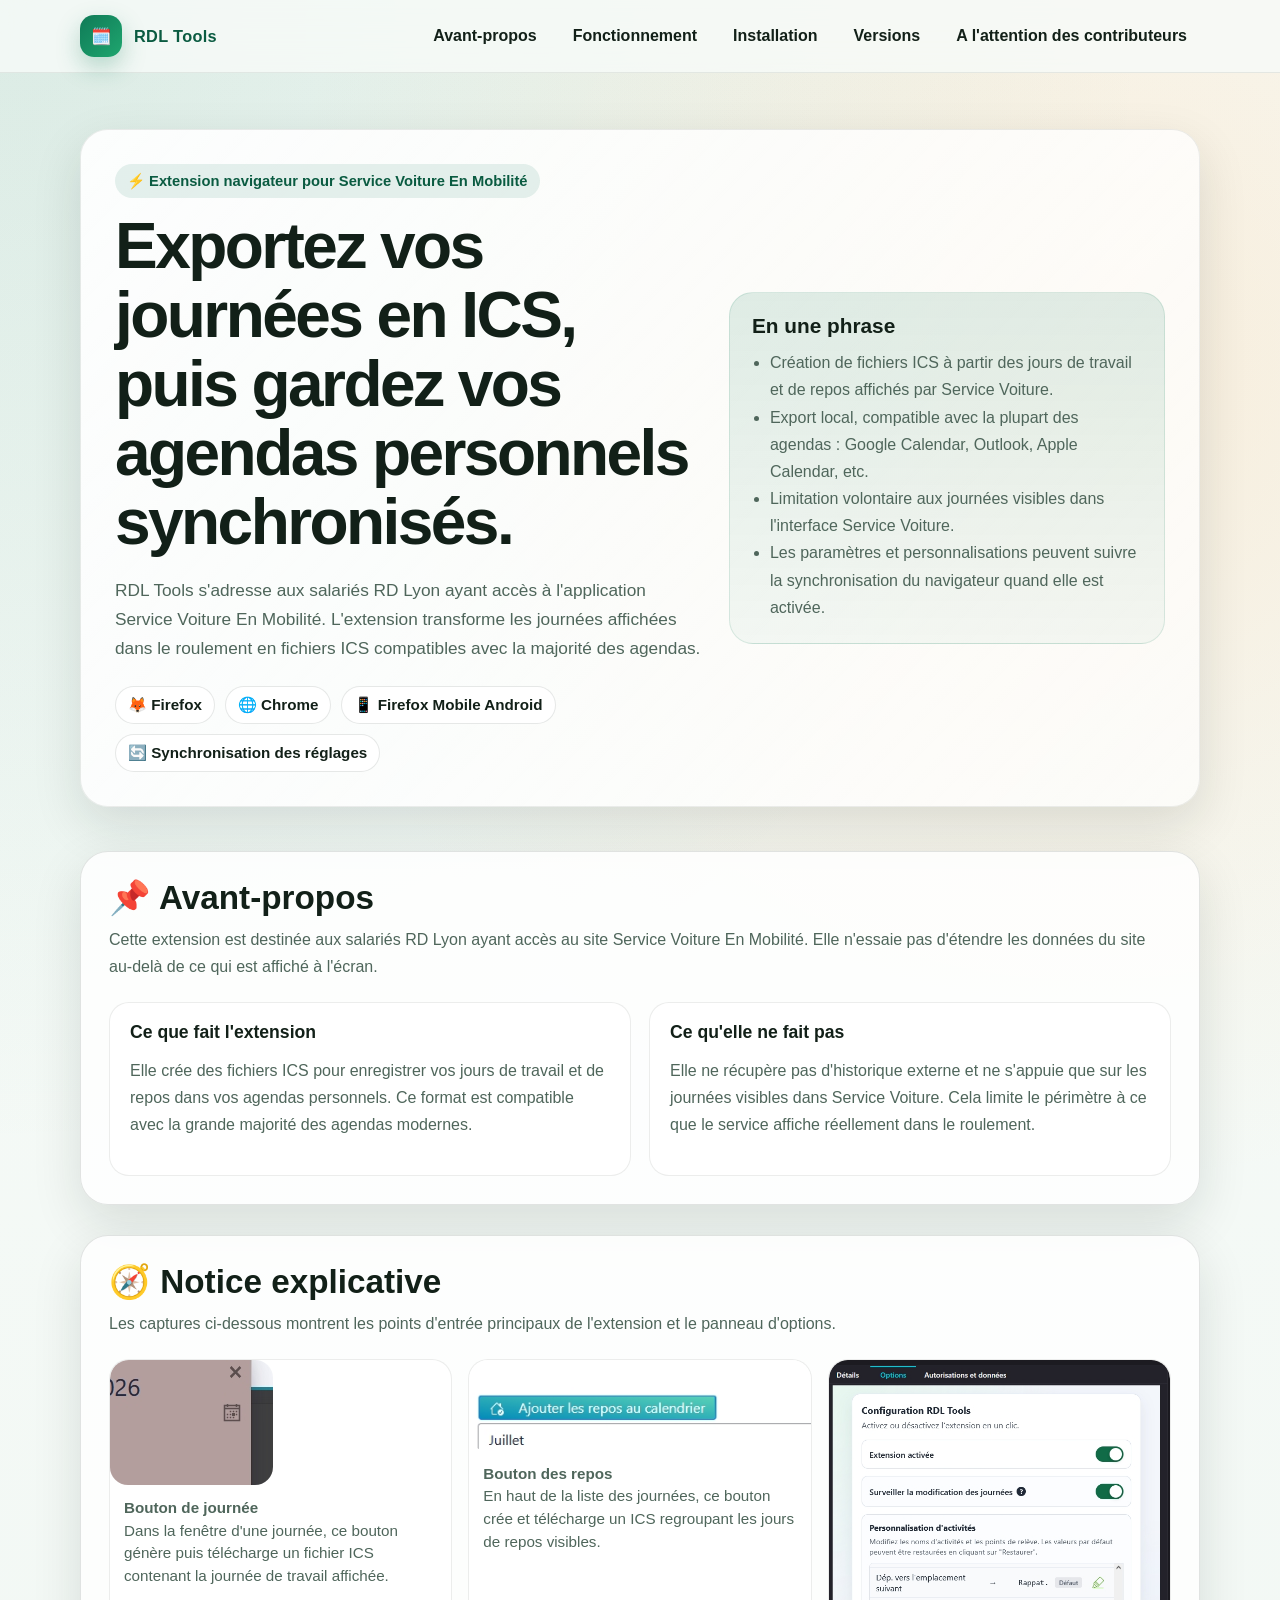
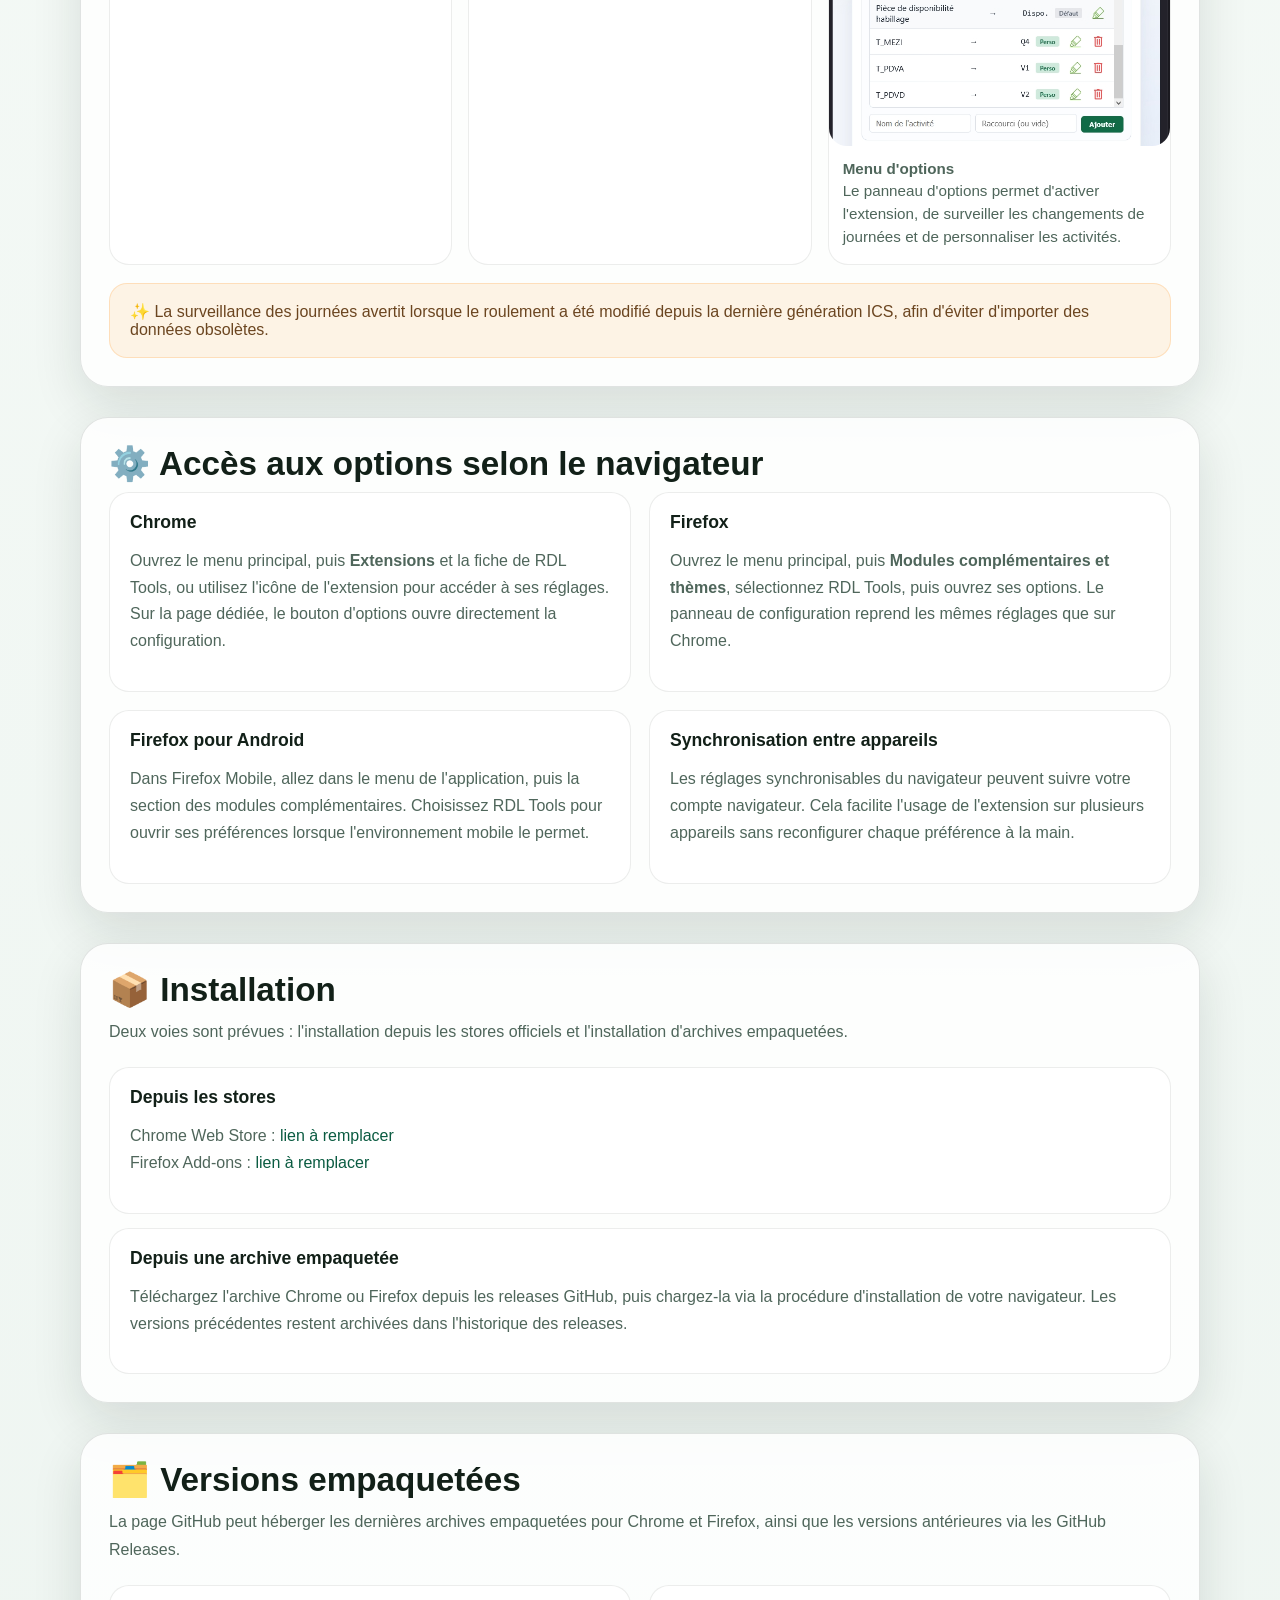
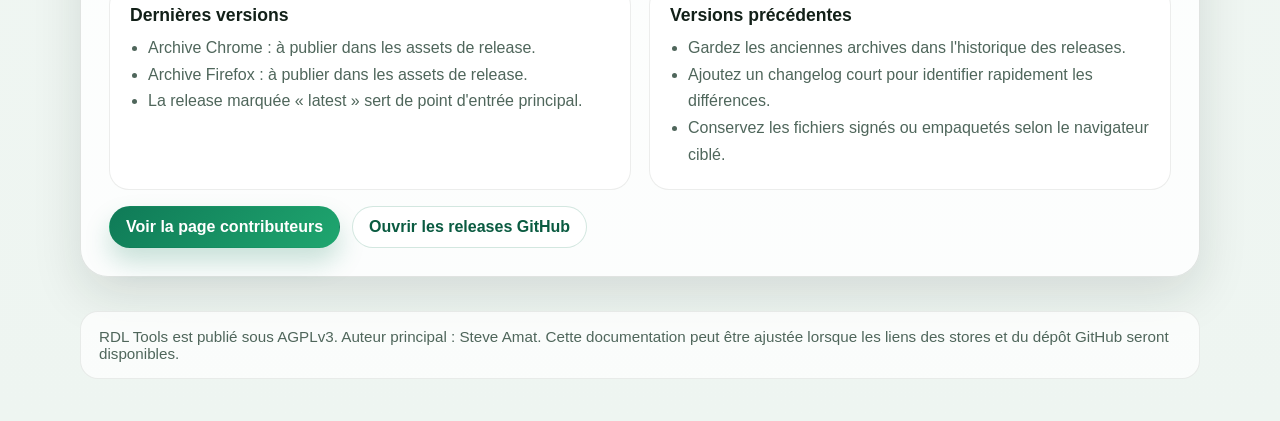
==== docs/index.html @ 719ca38d "Docs: AGPLv3 and GitHub Pages" ====
<!doctype html>
<html lang="fr">
<head>
    <meta charset="UTF-8">
    <meta name="viewport" content="width=device-width, initial-scale=1.0, viewport-fit=cover">
    <title>RDL Tools - Présentation</title>
    <meta name="description" content="RDL Tools génère des fichiers ICS à partir des journées de travail et de repos affichées par Service Voiture en Mobilité.">
    <link rel="stylesheet" href="styles.css">
</head>
<body>
    <header class="topbar">
        <div class="topbar-inner">
            <a class="brand" href="index.html">
                <span class="brand-mark">🗓️</span>
                <span>RDL Tools</span>
            </a>
            <nav class="nav" aria-label="Navigation principale">
                <a href="#avant-propos">Avant-propos</a>
                <a href="#fonctionnement">Fonctionnement</a>
                <a href="#installation">Installation</a>
                <a href="#versions">Versions</a>
                <a href="contributeurs.html">A l'attention des contributeurs</a>
            </nav>
        </div>
    </header>

    <main class="page-shell">
        <section class="hero">
            <div class="hero-card">
                <div class="hero-grid">
                    <div>
                        <span class="kicker">⚡ Extension navigateur pour Service Voiture En Mobilité</span>
                        <h1>Exportez vos journées en ICS, puis gardez vos agendas personnels synchronisés.</h1>
                        <p class="lead">
                            RDL Tools s'adresse aux salariés RD Lyon ayant accès à l'application Service Voiture En Mobilité.
                            L'extension transforme les journées affichées dans le roulement en fichiers ICS compatibles avec la majorité des agendas.
                        </p>
                        <div class="hero-meta">
                            <span class="pill">🦊 Firefox</span>
                            <span class="pill">🌐 Chrome</span>
                            <span class="pill">📱 Firefox Mobile Android</span>
                            <span class="pill">🔄 Synchronisation des réglages</span>
                        </div>
                    </div>
                    <aside class="hero-panel">
                        <h2>En une phrase</h2>
                        <ul>
                            <li>Création de fichiers ICS à partir des jours de travail et de repos affichés par Service Voiture.</li>
                            <li>Export local, compatible avec la plupart des agendas : Google Calendar, Outlook, Apple Calendar, etc.</li>
                            <li>Limitation volontaire aux journées visibles dans l'interface Service Voiture.</li>
                            <li>Les paramètres et personnalisations peuvent suivre la synchronisation du navigateur quand elle est activée.</li>
                        </ul>
                    </aside>
                </div>
            </div>
        </section>

        <section class="section" id="avant-propos">
            <div class="section-card">
                <h2>📌 Avant-propos</h2>
                <p class="section-intro">
                    Cette extension est destinée aux salariés RD Lyon ayant accès au site Service Voiture En Mobilité.
                    Elle n'essaie pas d'étendre les données du site au-delà de ce qui est affiché à l'écran.
                </p>
                <div class="two-col">
                    <div class="info-card">
                        <h3>Ce que fait l'extension</h3>
                        <p>
                            Elle crée des fichiers ICS pour enregistrer vos jours de travail et de repos dans vos agendas personnels.
                            Ce format est compatible avec la grande majorité des agendas modernes.
                        </p>
                    </div>
                    <div class="info-card">
                        <h3>Ce qu'elle ne fait pas</h3>
                        <p>
                            Elle ne récupère pas d'historique externe et ne s'appuie que sur les journées visibles dans Service Voiture.
                            Cela limite le périmètre à ce que le service affiche réellement dans le roulement.
                        </p>
                    </div>
                </div>
            </div>
        </section>

        <section class="section" id="fonctionnement">
            <div class="section-card">
                <h2>🧭 Notice explicative</h2>
                <p class="section-intro">
                    Les captures ci-dessous montrent les points d'entrée principaux de l'extension et le panneau d'options.
                </p>

                <div class="figure-grid">
                    <figure>
                        <img src="images/boutton-journee.jpg" alt="Bouton d'ajout à l'agenda dans la fenêtre d'une journée">
                        <figcaption>
                            <strong>Bouton de journée</strong><br>
                            Dans la fenêtre d'une journée, ce bouton génère puis télécharge un fichier ICS contenant la journée de travail affichée.
                        </figcaption>
                    </figure>
                    <figure>
                        <img src="images/boutton-repos.jpg" alt="Bouton d'ajout des jours de repos au calendrier">
                        <figcaption>
                            <strong>Bouton des repos</strong><br>
                            En haut de la liste des journées, ce bouton crée et télécharge un ICS regroupant les jours de repos visibles.
                        </figcaption>
                    </figure>
                    <figure>
                        <img src="images/menu-options.jpg" alt="Menu d'options de l'extension">
                        <figcaption>
                            <strong>Menu d'options</strong><br>
                            Le panneau d'options permet d'activer l'extension, de surveiller les changements de journées et de personnaliser les activités.
                        </figcaption>
                    </figure>
                </div>

                <div class="callout">
                    ✨ La surveillance des journées avertit lorsque le roulement a été modifié depuis la dernière génération ICS, afin d'éviter d'importer des données obsolètes.
                </div>
            </div>
        </section>

        <section class="section">
            <div class="section-card">
                <h2>⚙️ Accès aux options selon le navigateur</h2>
                <div class="cards-grid">
                    <div class="feature-card">
                        <h3>Chrome</h3>
                        <p>
                            Ouvrez le menu principal, puis <strong>Extensions</strong> et la fiche de RDL Tools, ou utilisez l'icône de l'extension pour accéder à ses réglages.
                            Sur la page dédiée, le bouton d'options ouvre directement la configuration.
                        </p>
                    </div>
                    <div class="feature-card">
                        <h3>Firefox</h3>
                        <p>
                            Ouvrez le menu principal, puis <strong>Modules complémentaires et thèmes</strong>, sélectionnez RDL Tools, puis ouvrez ses options.
                            Le panneau de configuration reprend les mêmes réglages que sur Chrome.
                        </p>
                    </div>
                    <div class="feature-card">
                        <h3>Firefox pour Android</h3>
                        <p>
                            Dans Firefox Mobile, allez dans le menu de l'application, puis la section des modules complémentaires.
                            Choisissez RDL Tools pour ouvrir ses préférences lorsque l'environnement mobile le permet.
                        </p>
                    </div>
                    <div class="feature-card">
                        <h3>Synchronisation entre appareils</h3>
                        <p>
                            Les réglages synchronisables du navigateur peuvent suivre votre compte navigateur.
                            Cela facilite l'usage de l'extension sur plusieurs appareils sans reconfigurer chaque préférence à la main.
                        </p>
                    </div>
                </div>
            </div>
        </section>

        <section class="section" id="installation">
            <div class="section-card">
                <h2>📦 Installation</h2>
                <p class="section-intro">
                    Deux voies sont prévues : l'installation depuis les stores officiels et l'installation d'archives empaquetées.
                </p>

                <div class="download-links">
                    <div class="download-card">
                        <h3>Depuis les stores</h3>
                        <p>
                            Chrome Web Store : <a href="https://chromewebstore.google.com/detail/PLACEHOLDER" target="_blank" rel="noreferrer">lien à remplacer</a><br>
                            Firefox Add-ons : <a href="https://addons.mozilla.org/firefox/addon/PLACEHOLDER/" target="_blank" rel="noreferrer">lien à remplacer</a>
                        </p>
                    </div>
                    <div class="download-card">
                        <h3>Depuis une archive empaquetée</h3>
                        <p>
                            Téléchargez l'archive Chrome ou Firefox depuis les releases GitHub, puis chargez-la via la procédure d'installation de votre navigateur.
                            Les versions précédentes restent archivées dans l'historique des releases.
                        </p>
                    </div>
                </div>
            </div>
        </section>

        <section class="section" id="versions">
            <div class="section-card">
                <h2>🗂️ Versions empaquetées</h2>
                <p class="section-intro">
                    La page GitHub peut héberger les dernières archives empaquetées pour Chrome et Firefox, ainsi que les versions antérieures via les GitHub Releases.
                </p>
                <div class="two-col">
                    <div class="info-card">
                        <h3>Dernières versions</h3>
                        <ul class="list">
                            <li>Archive Chrome : à publier dans les assets de release.</li>
                            <li>Archive Firefox : à publier dans les assets de release.</li>
                            <li>La release marquée « latest » sert de point d'entrée principal.</li>
                        </ul>
                    </div>
                    <div class="info-card">
                        <h3>Versions précédentes</h3>
                        <ul class="list">
                            <li>Gardez les anciennes archives dans l'historique des releases.</li>
                            <li>Ajoutez un changelog court pour identifier rapidement les différences.</li>
                            <li>Conservez les fichiers signés ou empaquetés selon le navigateur ciblé.</li>
                        </ul>
                    </div>
                </div>
                <div class="button-row">
                    <a class="button primary" href="contributeurs.html">Voir la page contributeurs</a>
                    <a class="button secondary" href="https://github.com/OWNER/REPO/releases" target="_blank" rel="noreferrer">Ouvrir les releases GitHub</a>
                </div>
            </div>
        </section>

        <footer class="footer">
            <div class="footer-card">
                RDL Tools est publié sous AGPLv3. Auteur principal : Steve Amat. Cette documentation peut être ajustée lorsque les liens des stores et du dépôt GitHub seront disponibles.
            </div>
        </footer>
    </main>
</body>
</html>
---- docs/styles.css ----
:root {
    color-scheme: light;
    --bg: #eef5f1;
    --bg-alt: #ffffff;
    --surface: rgba(255, 255, 255, 0.82);
    --surface-strong: #ffffff;
    --text: #122018;
    --muted: #4f665b;
    --primary: #0f7a57;
    --primary-dark: #0a5b41;
    --accent: #ffb86b;
    --border: rgba(18, 32, 24, 0.12);
    --shadow: 0 18px 50px rgba(16, 31, 23, 0.12);
    --radius-xl: 28px;
    --radius-lg: 20px;
    --radius-md: 14px;
    --max-width: 1120px;
    --font-body: "Trebuchet MS", "Segoe UI", "Aptos", sans-serif;
    --font-display: "Gill Sans", "Trebuchet MS", "Segoe UI", sans-serif;
}

* {
    box-sizing: border-box;
}

html {
    scroll-behavior: smooth;
}

body {
    margin: 0;
    font-family: var(--font-body);
    color: var(--text);
    background:
        radial-gradient(circle at top left, rgba(15, 122, 87, 0.12), transparent 30%),
        radial-gradient(circle at 85% 10%, rgba(255, 184, 107, 0.2), transparent 24%),
        linear-gradient(180deg, #f7fbf8 0%, var(--bg) 100%);
}

a {
    color: var(--primary-dark);
    text-decoration: none;
}

a:hover {
    text-decoration: underline;
}

img {
    max-width: 100%;
    display: block;
    border-radius: 18px;
}

.page-shell {
    width: min(100% - 32px, var(--max-width));
    margin: 0 auto;
}

.topbar {
    position: sticky;
    top: 0;
    z-index: 40;
    backdrop-filter: blur(18px);
    background: rgba(247, 251, 248, 0.82);
    border-bottom: 1px solid rgba(18, 32, 24, 0.08);
}

.topbar-inner {
    width: min(100% - 32px, var(--max-width));
    margin: 0 auto;
    min-height: 72px;
    display: flex;
    align-items: center;
    justify-content: space-between;
    gap: 16px;
}

.brand {
    display: flex;
    align-items: center;
    gap: 12px;
    font-family: var(--font-display);
    font-size: 1.02rem;
    font-weight: 700;
    letter-spacing: 0.02em;
}

.brand-mark {
    width: 42px;
    height: 42px;
    border-radius: 14px;
    display: grid;
    place-items: center;
    color: white;
    background: linear-gradient(135deg, var(--primary), #1fa66f);
    box-shadow: 0 10px 24px rgba(15, 122, 87, 0.28);
}

.nav {
    display: flex;
    flex-wrap: wrap;
    align-items: center;
    justify-content: flex-end;
    gap: 10px;
}

.nav a {
    padding: 9px 13px;
    border-radius: 999px;
    color: var(--text);
    font-weight: 600;
    transition: background 0.2s ease, transform 0.2s ease;
}

.nav a:hover {
    background: rgba(15, 122, 87, 0.08);
    text-decoration: none;
    transform: translateY(-1px);
}

.hero {
    padding: 56px 0 24px;
}

.hero-card {
    background: linear-gradient(135deg, rgba(255, 255, 255, 0.9), rgba(255, 255, 255, 0.68));
    border: 1px solid rgba(18, 32, 24, 0.08);
    border-radius: var(--radius-xl);
    box-shadow: var(--shadow);
    overflow: hidden;
}

.hero-grid {
    display: grid;
    grid-template-columns: 1.15fr 0.85fr;
    gap: 24px;
    padding: 34px;
    align-items: center;
}

.kicker {
    display: inline-flex;
    align-items: center;
    gap: 8px;
    padding: 8px 12px;
    border-radius: 999px;
    background: rgba(15, 122, 87, 0.1);
    color: var(--primary-dark);
    font-size: 0.92rem;
    font-weight: 700;
}

h1, h2, h3 {
    font-family: var(--font-display);
    line-height: 1.08;
    margin: 0;
}

h1 {
    font-size: clamp(2.3rem, 5vw, 4.7rem);
    letter-spacing: -0.04em;
    margin-top: 14px;
}

.lead {
    margin: 18px 0 0;
    max-width: 66ch;
    font-size: 1.08rem;
    line-height: 1.7;
    color: var(--muted);
}

.hero-meta {
    margin-top: 22px;
    display: flex;
    flex-wrap: wrap;
    gap: 10px;
}

.pill {
    padding: 9px 12px;
    border-radius: 999px;
    background: white;
    border: 1px solid rgba(18, 32, 24, 0.1);
    font-size: 0.95rem;
    font-weight: 600;
    color: var(--text);
}

.hero-panel {
    background: linear-gradient(180deg, rgba(15, 122, 87, 0.12), rgba(15, 122, 87, 0.04));
    border-radius: 24px;
    padding: 22px;
    border: 1px solid rgba(15, 122, 87, 0.12);
}

.hero-panel h2 {
    font-size: 1.3rem;
    margin-bottom: 12px;
}

.hero-panel ul {
    margin: 0;
    padding-left: 18px;
    color: var(--muted);
    line-height: 1.7;
}

.section {
    padding: 20px 0 10px;
}

.section-card {
    background: var(--surface);
    border: 1px solid var(--border);
    border-radius: var(--radius-xl);
    box-shadow: var(--shadow);
    padding: 28px;
}

.section h2 {
    font-size: clamp(1.6rem, 2.6vw, 2.35rem);
    margin-bottom: 10px;
}

.section-intro {
    margin: 0 0 22px;
    color: var(--muted);
    line-height: 1.7;
}

.cards-grid {
    display: grid;
    grid-template-columns: repeat(2, minmax(0, 1fr));
    gap: 18px;
}

.feature-card,
.info-card,
.download-card {
    background: var(--surface-strong);
    border: 1px solid rgba(18, 32, 24, 0.08);
    border-radius: var(--radius-lg);
    padding: 20px;
}

.feature-card h3,
.info-card h3,
.download-card h3 {
    font-size: 1.1rem;
    margin-bottom: 10px;
}

.feature-card p,
.info-card p,
.download-card p,
.feature-card li,
.info-card li,
.download-card li {
    color: var(--muted);
    line-height: 1.68;
}

.callout {
    margin-top: 18px;
    padding: 18px 20px;
    border-radius: 18px;
    background: rgba(255, 184, 107, 0.16);
    border: 1px solid rgba(255, 184, 107, 0.35);
    color: #6b4520;
}

.figure-grid {
    display: grid;
    grid-template-columns: repeat(3, minmax(0, 1fr));
    gap: 16px;
}

figure {
    margin: 0;
    background: white;
    border-radius: var(--radius-lg);
    overflow: hidden;
    border: 1px solid rgba(18, 32, 24, 0.08);
}

figure figcaption {
    padding: 12px 14px 15px;
    font-size: 0.95rem;
    color: var(--muted);
    line-height: 1.5;
}

.list {
    margin: 0;
    padding-left: 18px;
    line-height: 1.8;
}

.two-col {
    display: grid;
    grid-template-columns: 1fr 1fr;
    gap: 18px;
}

.download-links {
    display: grid;
    gap: 14px;
}

.button-row {
    display: flex;
    flex-wrap: wrap;
    gap: 12px;
    margin-top: 16px;
}

.button {
    display: inline-flex;
    align-items: center;
    justify-content: center;
    padding: 11px 16px;
    border-radius: 999px;
    border: 1px solid transparent;
    font-weight: 700;
    text-decoration: none;
    transition: transform 0.2s ease, box-shadow 0.2s ease, background 0.2s ease;
}

.button:hover {
    text-decoration: none;
    transform: translateY(-1px);
}

.button.primary {
    background: linear-gradient(135deg, var(--primary), #1fa66f);
    color: white;
    box-shadow: 0 14px 26px rgba(15, 122, 87, 0.22);
}

.button.secondary {
    background: white;
    color: var(--primary-dark);
    border-color: rgba(15, 122, 87, 0.18);
}

.footer {
    padding: 24px 0 42px;
    color: var(--muted);
    font-size: 0.95rem;
}

.footer-card {
    padding: 16px 18px;
    border-radius: 18px;
    background: rgba(255, 255, 255, 0.72);
    border: 1px solid rgba(18, 32, 24, 0.08);
}

@media (max-width: 920px) {
    .hero-grid,
    .cards-grid,
    .two-col,
    .figure-grid {
        grid-template-columns: 1fr;
    }

    .topbar-inner {
        align-items: flex-start;
        flex-direction: column;
        padding: 14px 0;
    }

    .hero {
        padding-top: 28px;
    }
}

@media (max-width: 640px) {
    .hero-grid,
    .section-card {
        padding: 20px;
    }

    h1 {
        font-size: 2.3rem;
    }
}
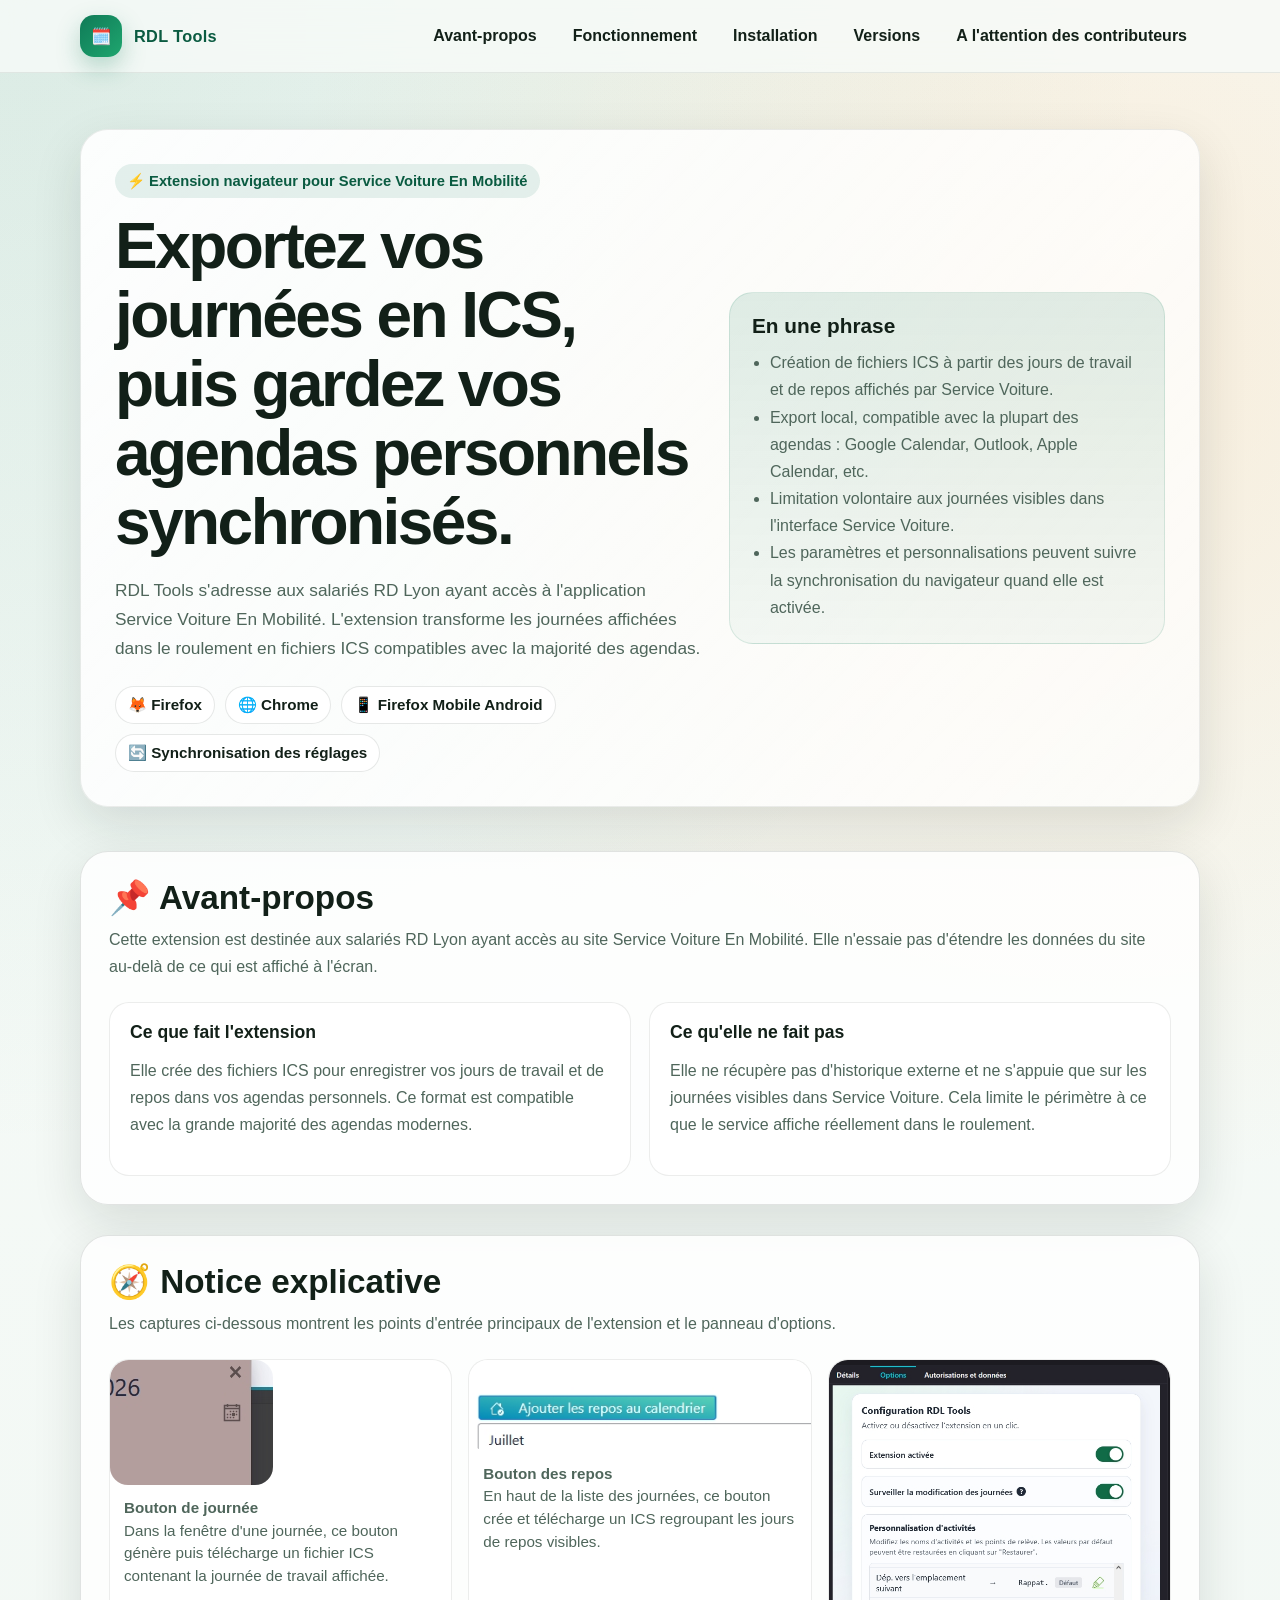
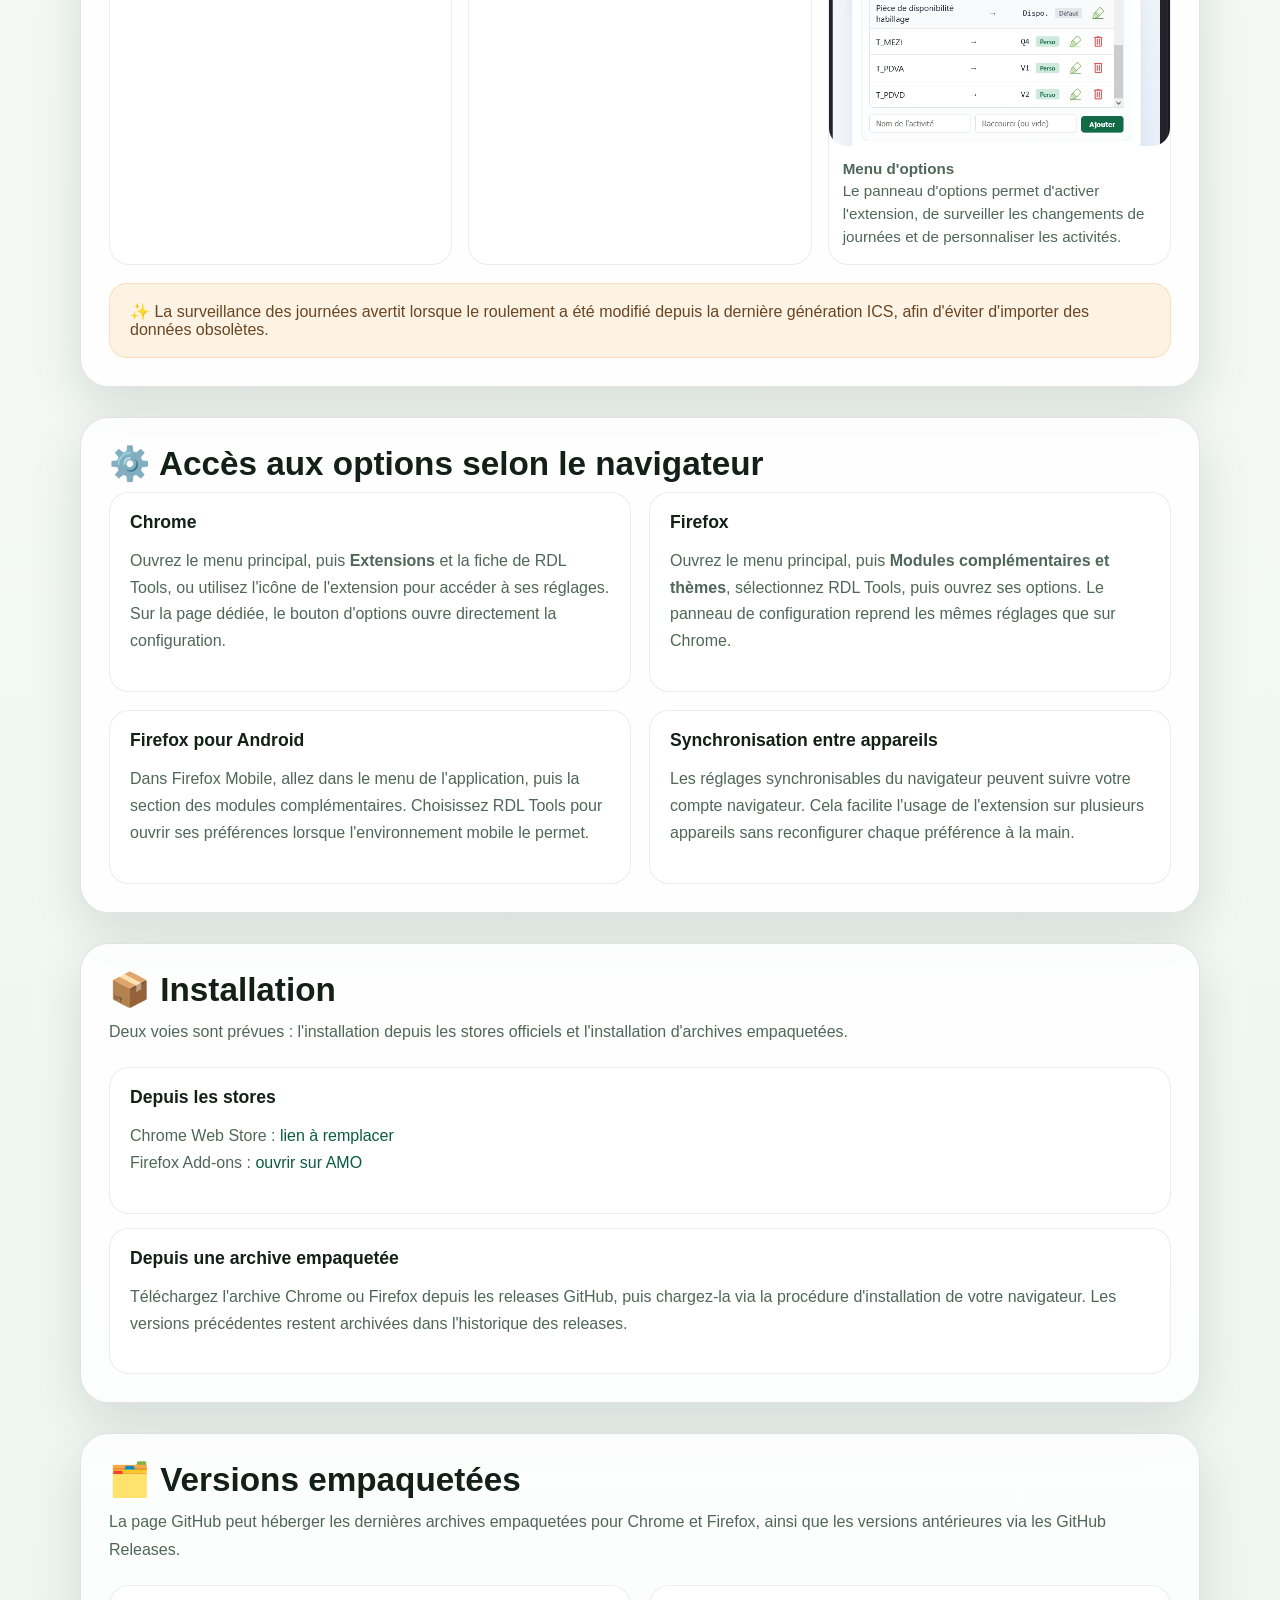
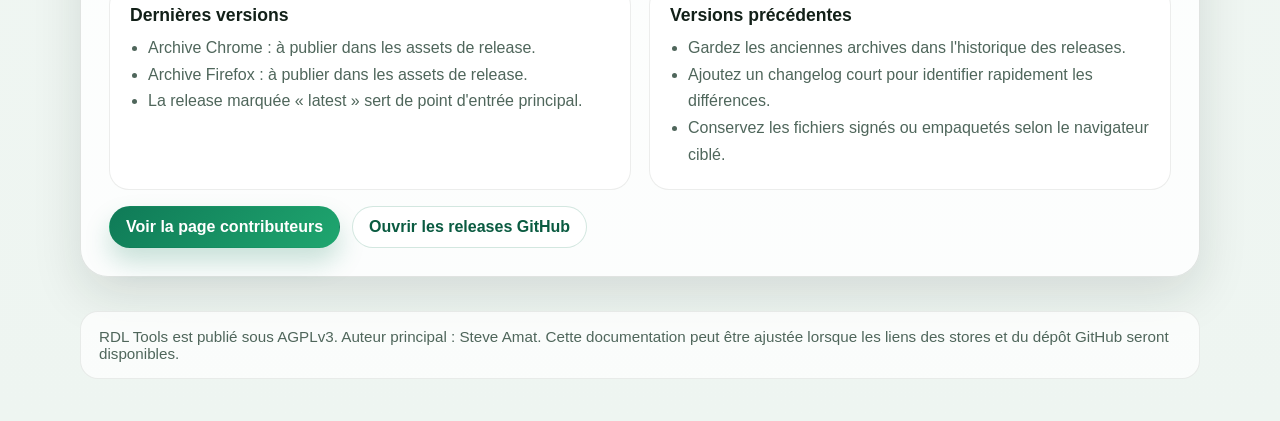
==== commit a0bf24c5: "Docs: update AMO link and release references" ====
--- a/docs/index.html
+++ b/docs/index.html
@@ -166,7 +166,7 @@
                         <h3>Depuis les stores</h3>
                         <p>
                             Chrome Web Store : <a href="https://chromewebstore.google.com/detail/PLACEHOLDER" target="_blank" rel="noreferrer">lien à remplacer</a><br>
-                            Firefox Add-ons : <a href="https://addons.mozilla.org/firefox/addon/PLACEHOLDER/" target="_blank" rel="noreferrer">lien à remplacer</a>
+                            Firefox Add-ons : <a href="https://addons.mozilla.org/fr/firefox/addon/rdl-tools/" target="_blank" rel="noreferrer">ouvrir sur AMO</a>
                         </p>
                     </div>
                     <div class="download-card">
@@ -206,7 +206,7 @@
                 </div>
                 <div class="button-row">
                     <a class="button primary" href="contributeurs.html">Voir la page contributeurs</a>
-                    <a class="button secondary" href="https://github.com/OWNER/REPO/releases" target="_blank" rel="noreferrer">Ouvrir les releases GitHub</a>
+                    <a class="button secondary" href="https://github.com/Dev-Statam/RDL-Tools/releases" target="_blank" rel="noreferrer">Ouvrir les releases GitHub</a>
                 </div>
             </div>
         </section>
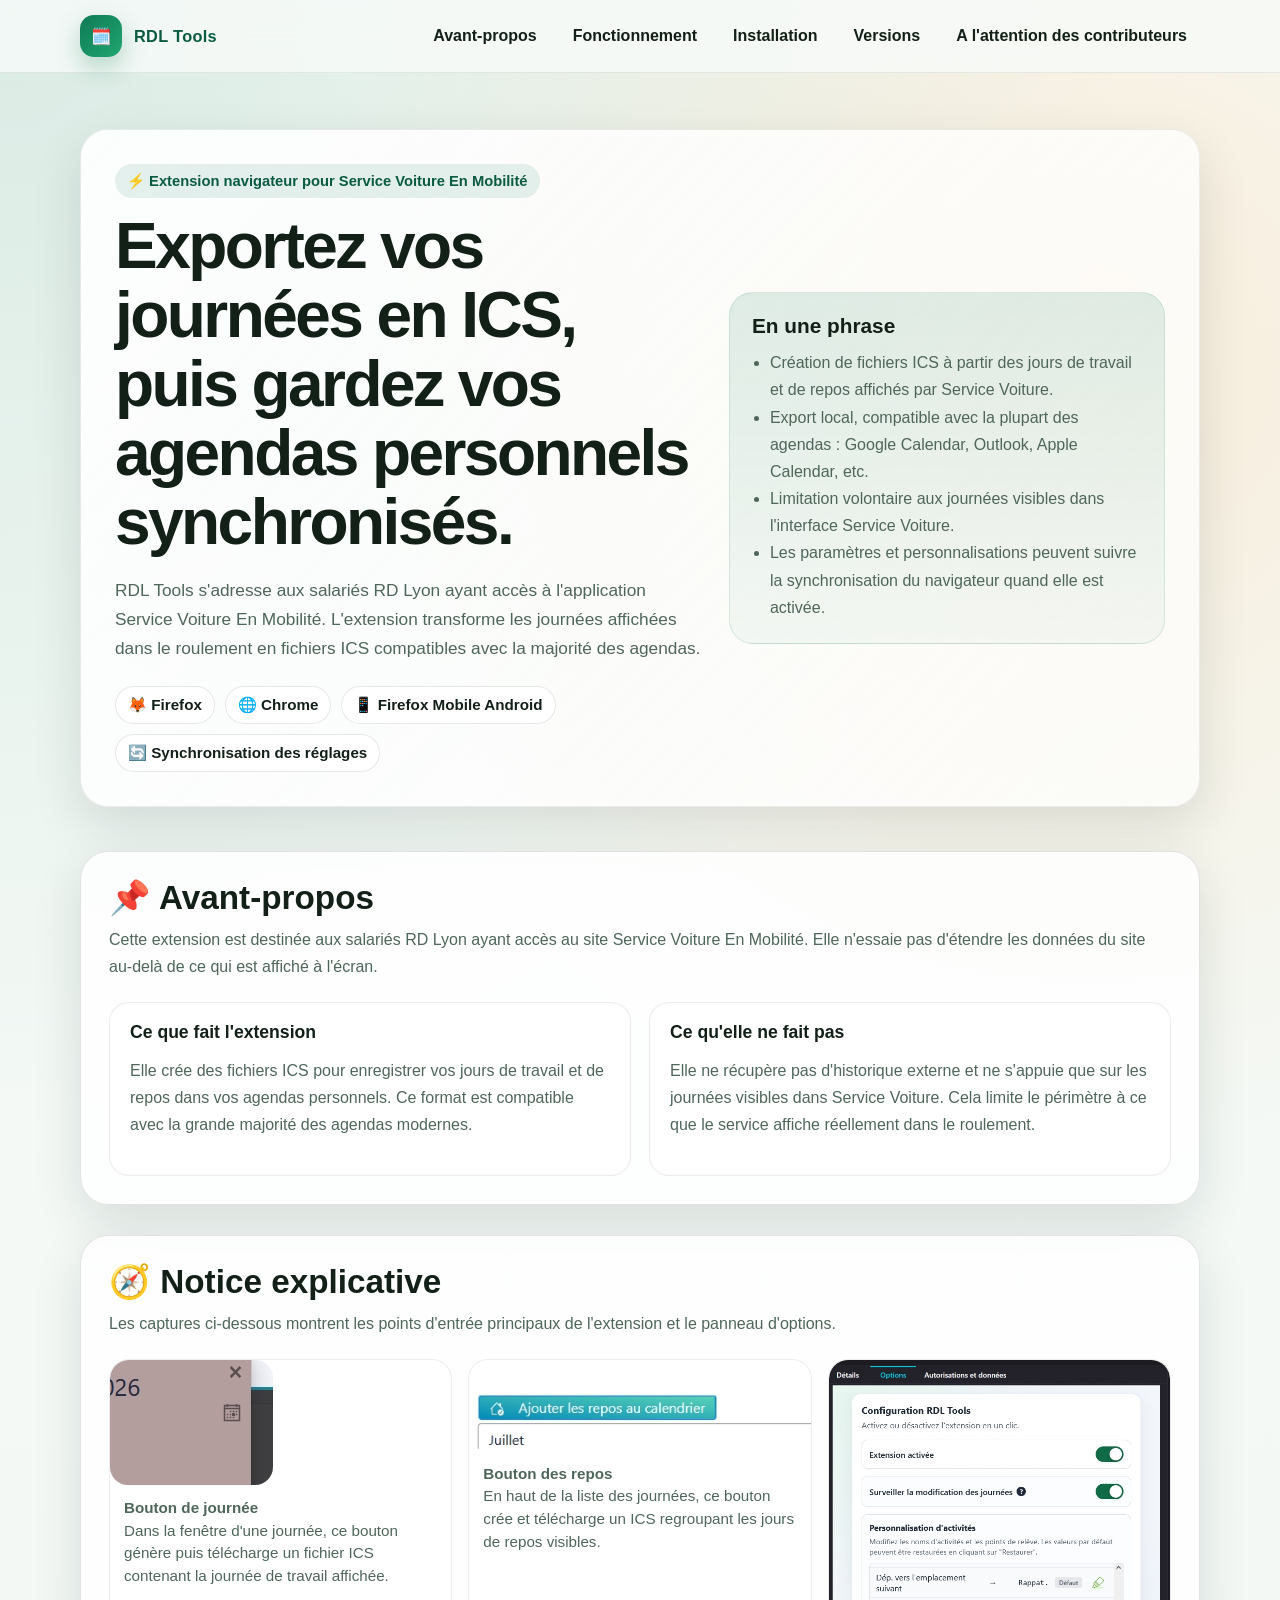
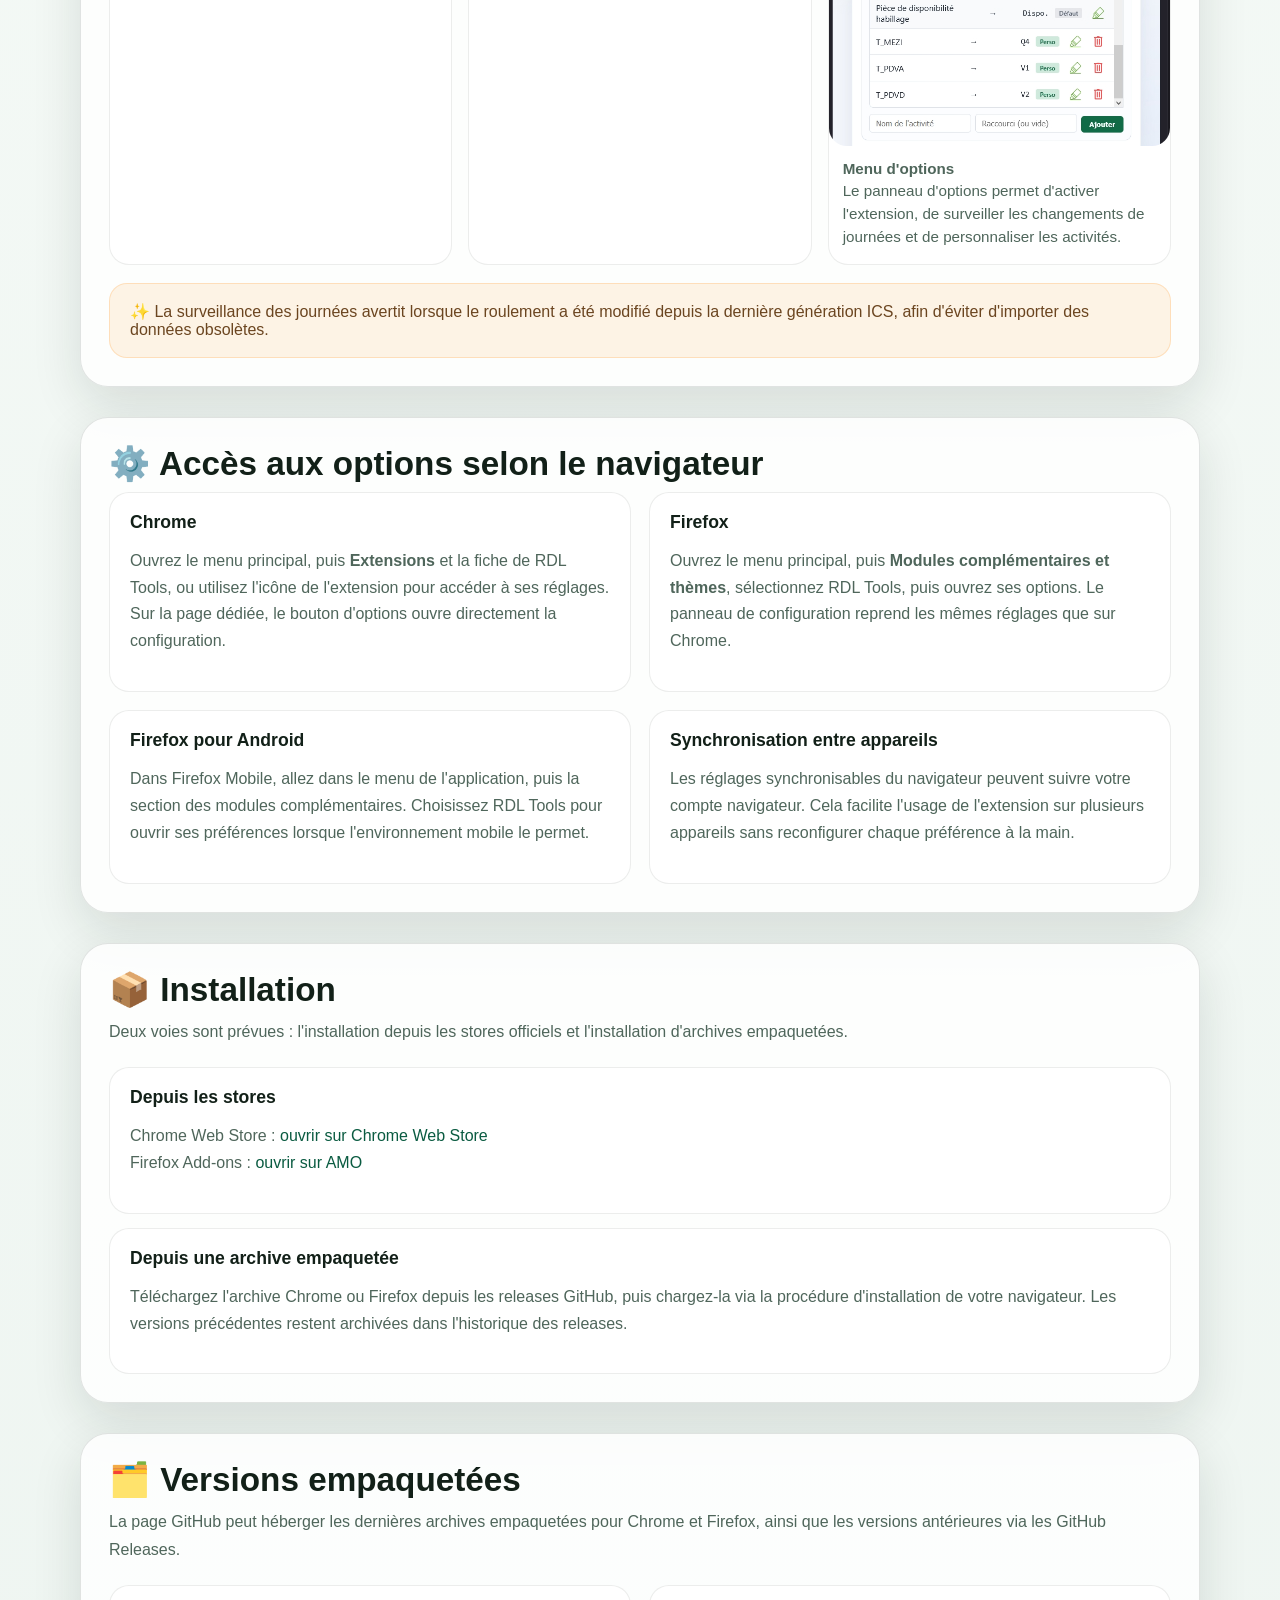
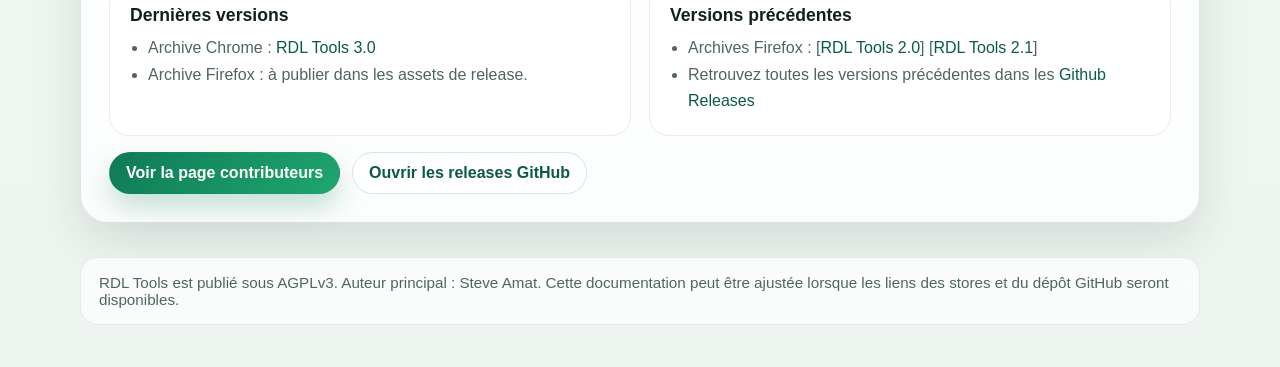
==== commit 4148a316: "Ajout des liens sur les stores et vers les releases Updated download links and version information f" ====
--- a/docs/index.html
+++ b/docs/index.html
@@ -165,7 +165,7 @@
                     <div class="download-card">
                         <h3>Depuis les stores</h3>
                         <p>
-                            Chrome Web Store : <a href="https://chromewebstore.google.com/detail/PLACEHOLDER" target="_blank" rel="noreferrer">lien à remplacer</a><br>
+                            Chrome Web Store : <a href="https://chromewebstore.google.com/detail/mbpkkkgagjibgcmnjnbacfhecanjkckg?utm_source=item-share-cb" target="_blank" rel="noreferrer">ouvrir sur Chrome Web Store</a><br>
                             Firefox Add-ons : <a href="https://addons.mozilla.org/fr/firefox/addon/rdl-tools/" target="_blank" rel="noreferrer">ouvrir sur AMO</a>
                         </p>
                     </div>
@@ -190,17 +190,15 @@
                     <div class="info-card">
                         <h3>Dernières versions</h3>
                         <ul class="list">
-                            <li>Archive Chrome : à publier dans les assets de release.</li>
+                            <li>Archive Chrome : <a href="https://github.com/Dev-Statam/RDL-Tools/releases/tag/v3.0-Chrome" terget="_blank" rel="noreferrer">RDL Tools 3.0</a></li>
                             <li>Archive Firefox : à publier dans les assets de release.</li>
-                            <li>La release marquée « latest » sert de point d'entrée principal.</li>
                         </ul>
                     </div>
                     <div class="info-card">
                         <h3>Versions précédentes</h3>
                         <ul class="list">
-                            <li>Gardez les anciennes archives dans l'historique des releases.</li>
-                            <li>Ajoutez un changelog court pour identifier rapidement les différences.</li>
-                            <li>Conservez les fichiers signés ou empaquetés selon le navigateur ciblé.</li>
+                            <li>Archives Firefox : [<a href="https://github.com/Dev-Statam/RDL-Tools/releases/tag/v2.0" terget="_blank" rel="noreferrer">RDL Tools 2.0</a>] [<a href="https://github.com/Dev-Statam/RDL-Tools/releases/tag/v2.1" terget="_blank" rel="noreferrer">RDL Tools 2.1</a>]</li>
+                            <li>Retrouvez toutes les versions précédentes dans les <a href="https://github.com/Dev-Statam/RDL-Tools/releases/" terget="_blank" rel="noreferrer">Github Releases</a></li>
                         </ul>
                     </div>
                 </div>
@@ -218,4 +216,4 @@
         </footer>
     </main>
 </body>
-</html>+</html>
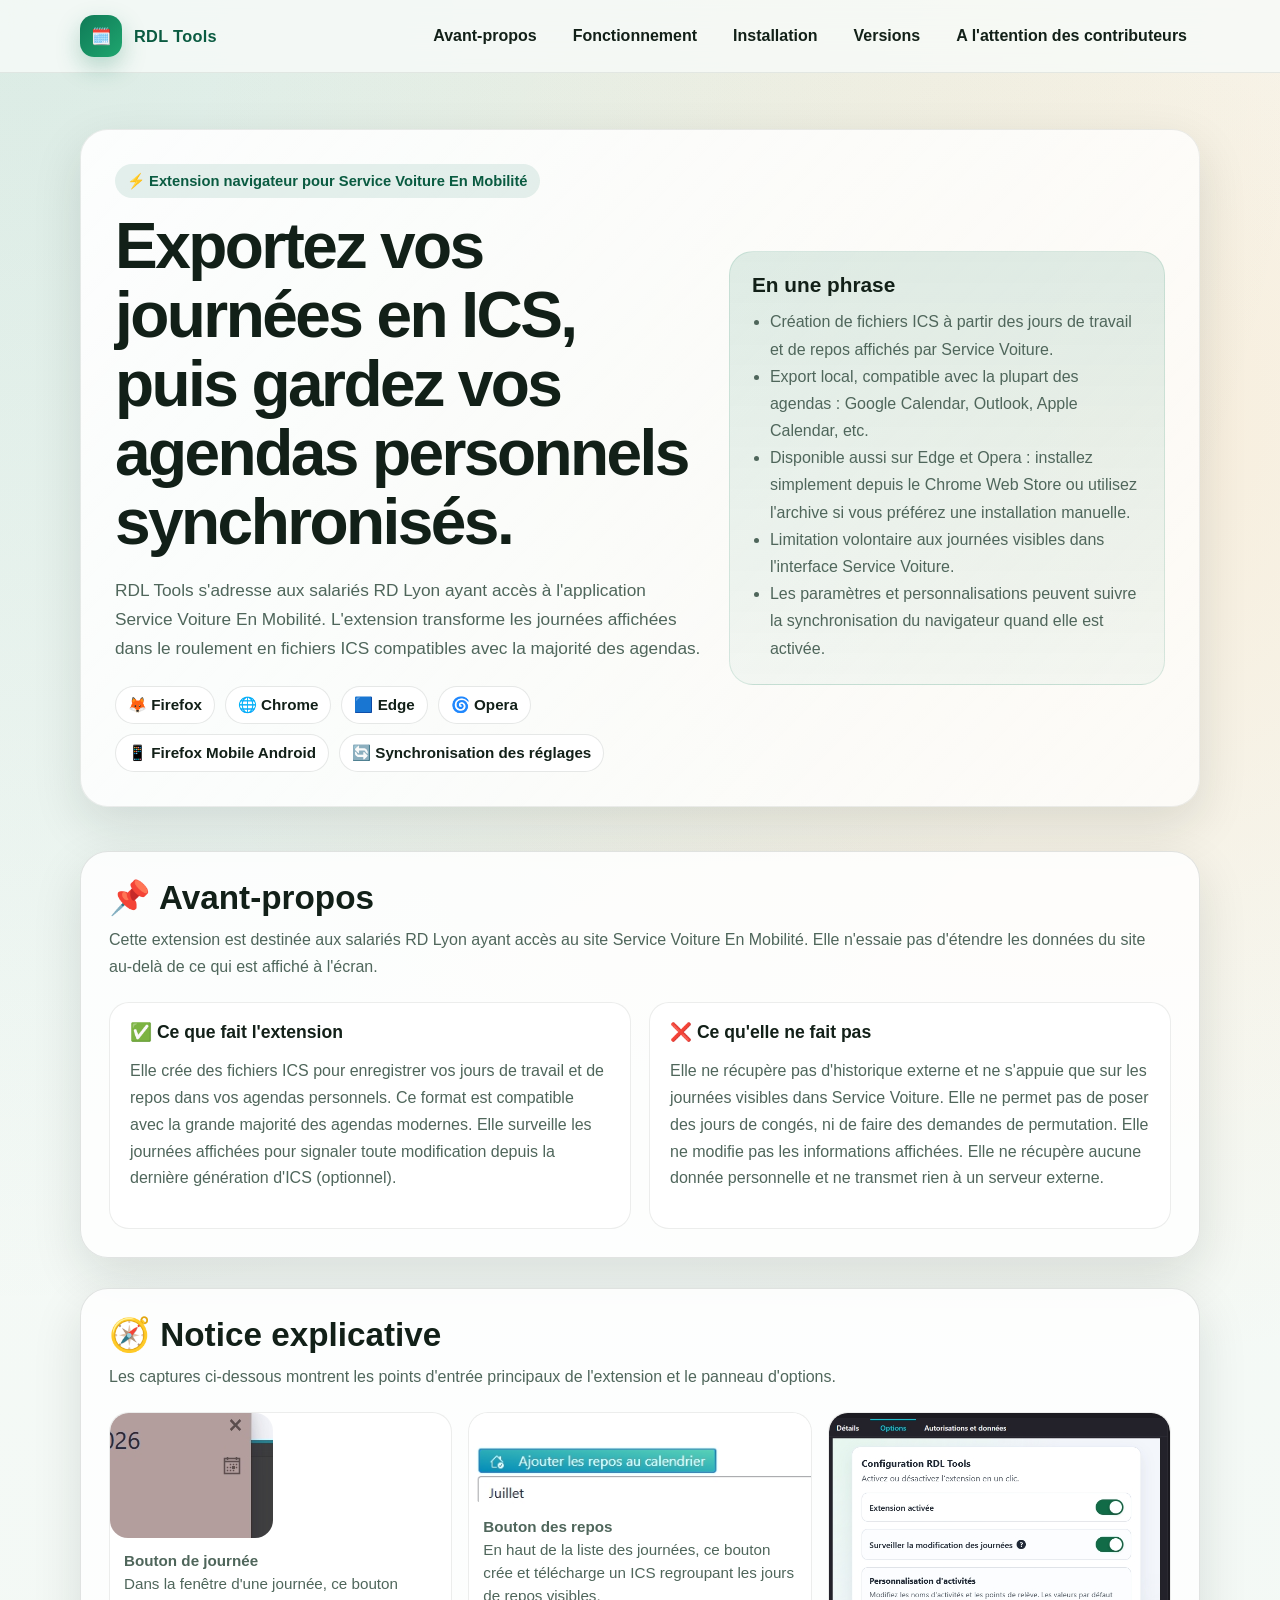
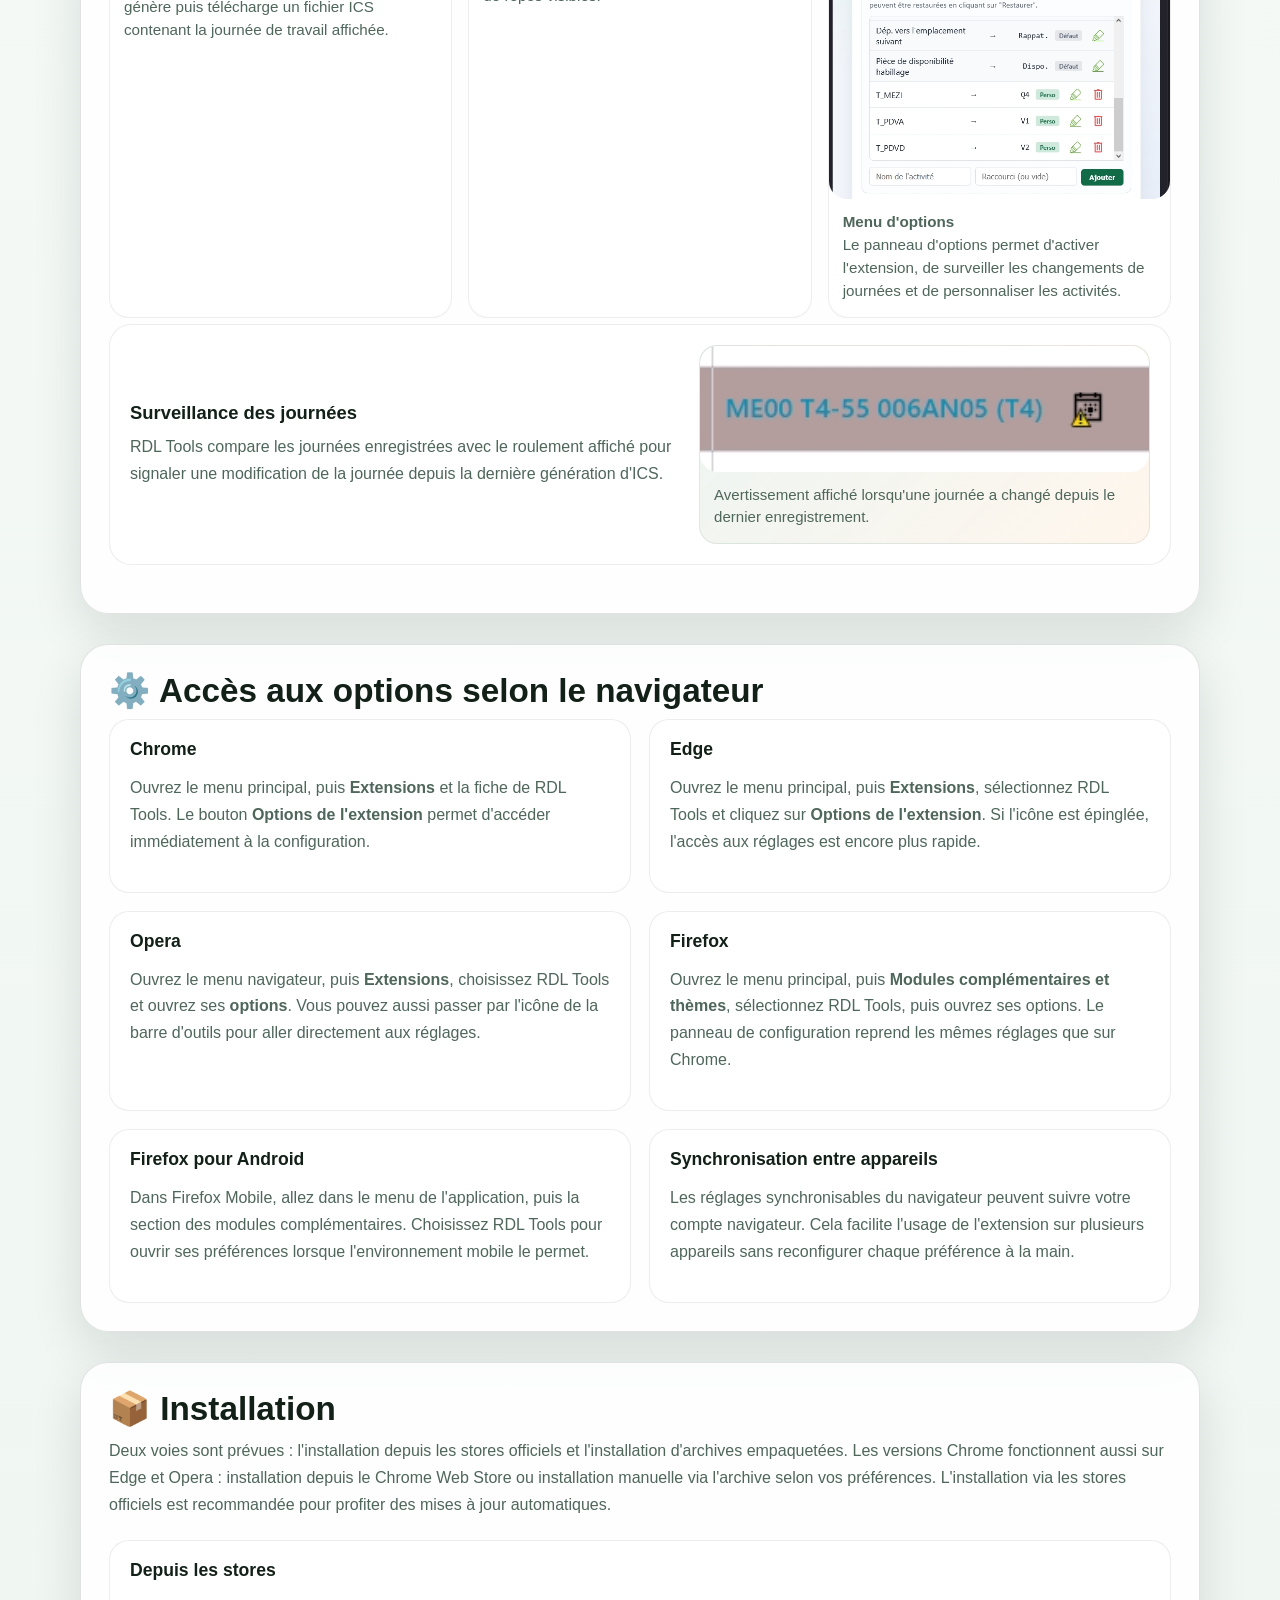
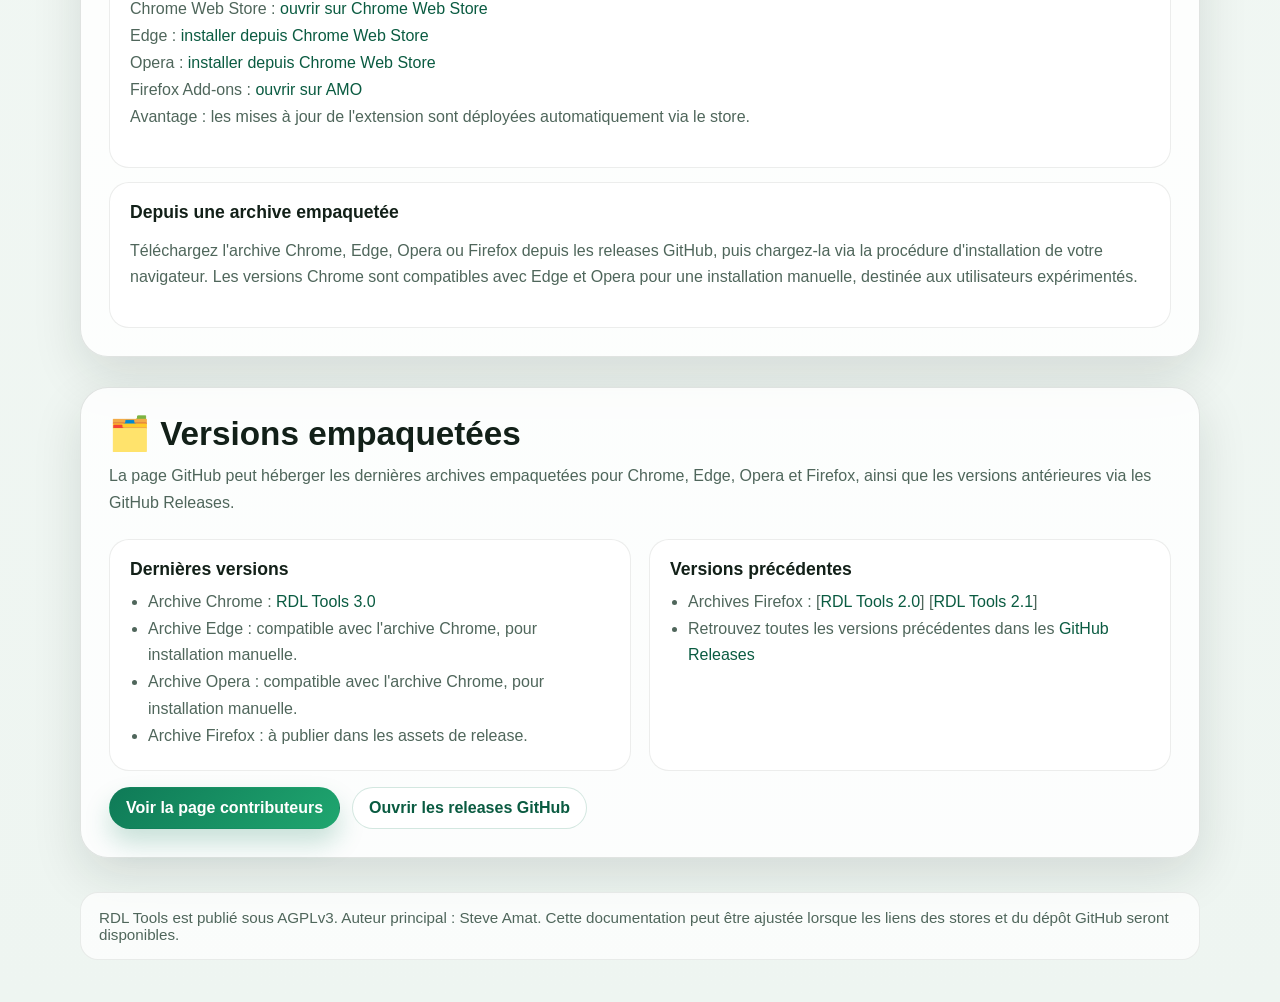
==== commit 39c7c2d3: "Docs: mise à jour des instructions d'installation pour inclure Edge et Opera, ajout d'une section su" ====
--- a/docs/index.html
+++ b/docs/index.html
@@ -38,6 +38,8 @@
                         <div class="hero-meta">
                             <span class="pill">🦊 Firefox</span>
                             <span class="pill">🌐 Chrome</span>
+                            <span class="pill">🟦 Edge</span>
+                            <span class="pill">🌀 Opera</span>
                             <span class="pill">📱 Firefox Mobile Android</span>
                             <span class="pill">🔄 Synchronisation des réglages</span>
                         </div>
@@ -47,6 +49,7 @@
                         <ul>
                             <li>Création de fichiers ICS à partir des jours de travail et de repos affichés par Service Voiture.</li>
                             <li>Export local, compatible avec la plupart des agendas : Google Calendar, Outlook, Apple Calendar, etc.</li>
+                            <li>Disponible aussi sur Edge et Opera : installez simplement depuis le Chrome Web Store ou utilisez l'archive si vous préférez une installation manuelle.</li>
                             <li>Limitation volontaire aux journées visibles dans l'interface Service Voiture.</li>
                             <li>Les paramètres et personnalisations peuvent suivre la synchronisation du navigateur quand elle est activée.</li>
                         </ul>
@@ -64,17 +67,20 @@
                 </p>
                 <div class="two-col">
                     <div class="info-card">
-                        <h3>Ce que fait l'extension</h3>
+                        <h3>✅ Ce que fait l'extension</h3>
                         <p>
                             Elle crée des fichiers ICS pour enregistrer vos jours de travail et de repos dans vos agendas personnels.
                             Ce format est compatible avec la grande majorité des agendas modernes.
-                        </p>
-                    </div>
-                    <div class="info-card">
-                        <h3>Ce qu'elle ne fait pas</h3>
+                            Elle surveille les journées affichées pour signaler toute modification depuis la dernière génération d'ICS (optionnel).
+                        </p>
+                    </div>
+                    <div class="info-card">
+                        <h3>❌ Ce qu'elle ne fait pas</h3>
                         <p>
                             Elle ne récupère pas d'historique externe et ne s'appuie que sur les journées visibles dans Service Voiture.
-                            Cela limite le périmètre à ce que le service affiche réellement dans le roulement.
+                            Elle ne permet pas de poser des jours de congés, ni de faire des demandes de permutation.
+                            Elle ne modifie pas les informations affichées.
+                            Elle ne récupère aucune donnée personnelle et ne transmet rien à un serveur externe.
                         </p>
                     </div>
                 </div>
@@ -112,8 +118,19 @@
                     </figure>
                 </div>
 
-                <div class="callout">
-                    ✨ La surveillance des journées avertit lorsque le roulement a été modifié depuis la dernière génération ICS, afin d'éviter d'importer des données obsolètes.
+                <div class="surveillance-callout">
+                    <div class="surveillance-copy">
+                        <h3>Surveillance des journées</h3>
+                        <p>
+                            RDL Tools compare les journées enregistrées avec le roulement affiché pour signaler une modification de la journée depuis la dernière génération d'ICS.
+                        </p>
+                    </div>
+                    <figure class="surveillance-figure">
+                        <img src="images/surveyor-warning.jpg" alt="Avertissement visuel de surveillance des journées quand le roulement a changé">
+                        <figcaption>
+                            Avertissement affiché lorsqu'une journée a changé depuis le dernier enregistrement.
+                        </figcaption>
+                    </figure>
                 </div>
             </div>
         </section>
@@ -125,8 +142,22 @@
                     <div class="feature-card">
                         <h3>Chrome</h3>
                         <p>
-                            Ouvrez le menu principal, puis <strong>Extensions</strong> et la fiche de RDL Tools, ou utilisez l'icône de l'extension pour accéder à ses réglages.
-                            Sur la page dédiée, le bouton d'options ouvre directement la configuration.
+                            Ouvrez le menu principal, puis <strong>Extensions</strong> et la fiche de RDL Tools.
+                            Le bouton <strong>Options de l'extension</strong> permet d'accéder immédiatement à la configuration.
+                        </p>
+                    </div>
+                    <div class="feature-card">
+                        <h3>Edge</h3>
+                        <p>
+                            Ouvrez le menu principal, puis <strong>Extensions</strong>, sélectionnez RDL Tools et cliquez sur <strong>Options de l'extension</strong>.
+                            Si l'icône est épinglée, l'accès aux réglages est encore plus rapide.
+                        </p>
+                    </div>
+                    <div class="feature-card">
+                        <h3>Opera</h3>
+                        <p>
+                            Ouvrez le menu navigateur, puis <strong>Extensions</strong>, choisissez RDL Tools et ouvrez ses <strong>options</strong>.
+                            Vous pouvez aussi passer par l'icône de la barre d'outils pour aller directement aux réglages.
                         </p>
                     </div>
                     <div class="feature-card">
@@ -159,6 +190,8 @@
                 <h2>📦 Installation</h2>
                 <p class="section-intro">
                     Deux voies sont prévues : l'installation depuis les stores officiels et l'installation d'archives empaquetées.
+                    Les versions Chrome fonctionnent aussi sur Edge et Opera : installation depuis le Chrome Web Store ou installation manuelle via l'archive selon vos préférences.
+                    L'installation via les stores officiels est recommandée pour profiter des mises à jour automatiques.
                 </p>
 
                 <div class="download-links">
@@ -166,14 +199,17 @@
                         <h3>Depuis les stores</h3>
                         <p>
                             Chrome Web Store : <a href="https://chromewebstore.google.com/detail/mbpkkkgagjibgcmnjnbacfhecanjkckg?utm_source=item-share-cb" target="_blank" rel="noreferrer">ouvrir sur Chrome Web Store</a><br>
+                            Edge : <a href="https://chromewebstore.google.com/detail/mbpkkkgagjibgcmnjnbacfhecanjkckg?utm_source=item-share-cb" target="_blank" rel="noreferrer">installer depuis Chrome Web Store</a><br>
+                            Opera : <a href="https://chromewebstore.google.com/detail/mbpkkkgagjibgcmnjnbacfhecanjkckg?utm_source=item-share-cb" target="_blank" rel="noreferrer">installer depuis Chrome Web Store</a><br>
                             Firefox Add-ons : <a href="https://addons.mozilla.org/fr/firefox/addon/rdl-tools/" target="_blank" rel="noreferrer">ouvrir sur AMO</a>
+                            <br>Avantage : les mises à jour de l'extension sont déployées automatiquement via le store.
                         </p>
                     </div>
                     <div class="download-card">
                         <h3>Depuis une archive empaquetée</h3>
                         <p>
-                            Téléchargez l'archive Chrome ou Firefox depuis les releases GitHub, puis chargez-la via la procédure d'installation de votre navigateur.
-                            Les versions précédentes restent archivées dans l'historique des releases.
+                            Téléchargez l'archive Chrome, Edge, Opera ou Firefox depuis les releases GitHub, puis chargez-la via la procédure d'installation de votre navigateur.
+                            Les versions Chrome sont compatibles avec Edge et Opera pour une installation manuelle, destinée aux utilisateurs expérimentés.
                         </p>
                     </div>
                 </div>
@@ -184,21 +220,23 @@
             <div class="section-card">
                 <h2>🗂️ Versions empaquetées</h2>
                 <p class="section-intro">
-                    La page GitHub peut héberger les dernières archives empaquetées pour Chrome et Firefox, ainsi que les versions antérieures via les GitHub Releases.
+                    La page GitHub peut héberger les dernières archives empaquetées pour Chrome, Edge, Opera et Firefox, ainsi que les versions antérieures via les GitHub Releases.
                 </p>
                 <div class="two-col">
                     <div class="info-card">
                         <h3>Dernières versions</h3>
                         <ul class="list">
-                            <li>Archive Chrome : <a href="https://github.com/Dev-Statam/RDL-Tools/releases/tag/v3.0-Chrome" terget="_blank" rel="noreferrer">RDL Tools 3.0</a></li>
+                            <li>Archive Chrome : <a href="https://github.com/Dev-Statam/RDL-Tools/releases/tag/v3.0-Chrome" target="_blank" rel="noreferrer">RDL Tools 3.0</a></li>
+                            <li>Archive Edge : compatible avec l'archive Chrome, pour installation manuelle.</li>
+                            <li>Archive Opera : compatible avec l'archive Chrome, pour installation manuelle.</li>
                             <li>Archive Firefox : à publier dans les assets de release.</li>
                         </ul>
                     </div>
                     <div class="info-card">
                         <h3>Versions précédentes</h3>
                         <ul class="list">
-                            <li>Archives Firefox : [<a href="https://github.com/Dev-Statam/RDL-Tools/releases/tag/v2.0" terget="_blank" rel="noreferrer">RDL Tools 2.0</a>] [<a href="https://github.com/Dev-Statam/RDL-Tools/releases/tag/v2.1" terget="_blank" rel="noreferrer">RDL Tools 2.1</a>]</li>
-                            <li>Retrouvez toutes les versions précédentes dans les <a href="https://github.com/Dev-Statam/RDL-Tools/releases/" terget="_blank" rel="noreferrer">Github Releases</a></li>
+                            <li>Archives Firefox : [<a href="https://github.com/Dev-Statam/RDL-Tools/releases/tag/v2.0" target="_blank" rel="noreferrer">RDL Tools 2.0</a>] [<a href="https://github.com/Dev-Statam/RDL-Tools/releases/tag/v2.1" target="_blank" rel="noreferrer">RDL Tools 2.1</a>]</li>
+                            <li>Retrouvez toutes les versions précédentes dans les <a href="https://github.com/Dev-Statam/RDL-Tools/releases/" target="_blank" rel="noreferrer">GitHub Releases</a></li>
                         </ul>
                     </div>
                 </div>
--- a/docs/styles.css
+++ b/docs/styles.css
@@ -271,6 +271,49 @@
     color: #6b4520;
 }
 
+.surveillance-callout {
+    display: grid;
+    grid-template-columns: 1.1fr 0.9fr;
+    gap: 18px;
+    align-items: center;
+    margin: 6px 0 20px;
+    padding: 20px;
+    border-radius: 22px;
+    background: white;
+    border: 1px solid rgba(18, 32, 24, 0.08);
+}
+
+.surveillance-copy h3 {
+    font-size: 1.15rem;
+    margin-bottom: 10px;
+}
+
+.surveillance-copy p {
+    margin: 0;
+    color: var(--muted);
+    line-height: 1.7;
+}
+
+.surveillance-figure {
+    margin: 0;
+    background: linear-gradient(135deg, rgba(15, 122, 87, 0.08), rgba(255, 184, 107, 0.12));
+    border-radius: 18px;
+    overflow: hidden;
+    border: 1px solid rgba(18, 32, 24, 0.08);
+}
+
+.surveillance-figure img {
+    width: 100%;
+    object-fit: cover;
+}
+
+.surveillance-figure figcaption {
+    padding: 12px 14px 14px;
+    font-size: 0.94rem;
+    color: var(--muted);
+    line-height: 1.5;
+}
+
 .figure-grid {
     display: grid;
     grid-template-columns: repeat(3, minmax(0, 1fr));
@@ -362,6 +405,7 @@
     .hero-grid,
     .cards-grid,
     .two-col,
+    .surveillance-callout,
     .figure-grid {
         grid-template-columns: 1fr;
     }
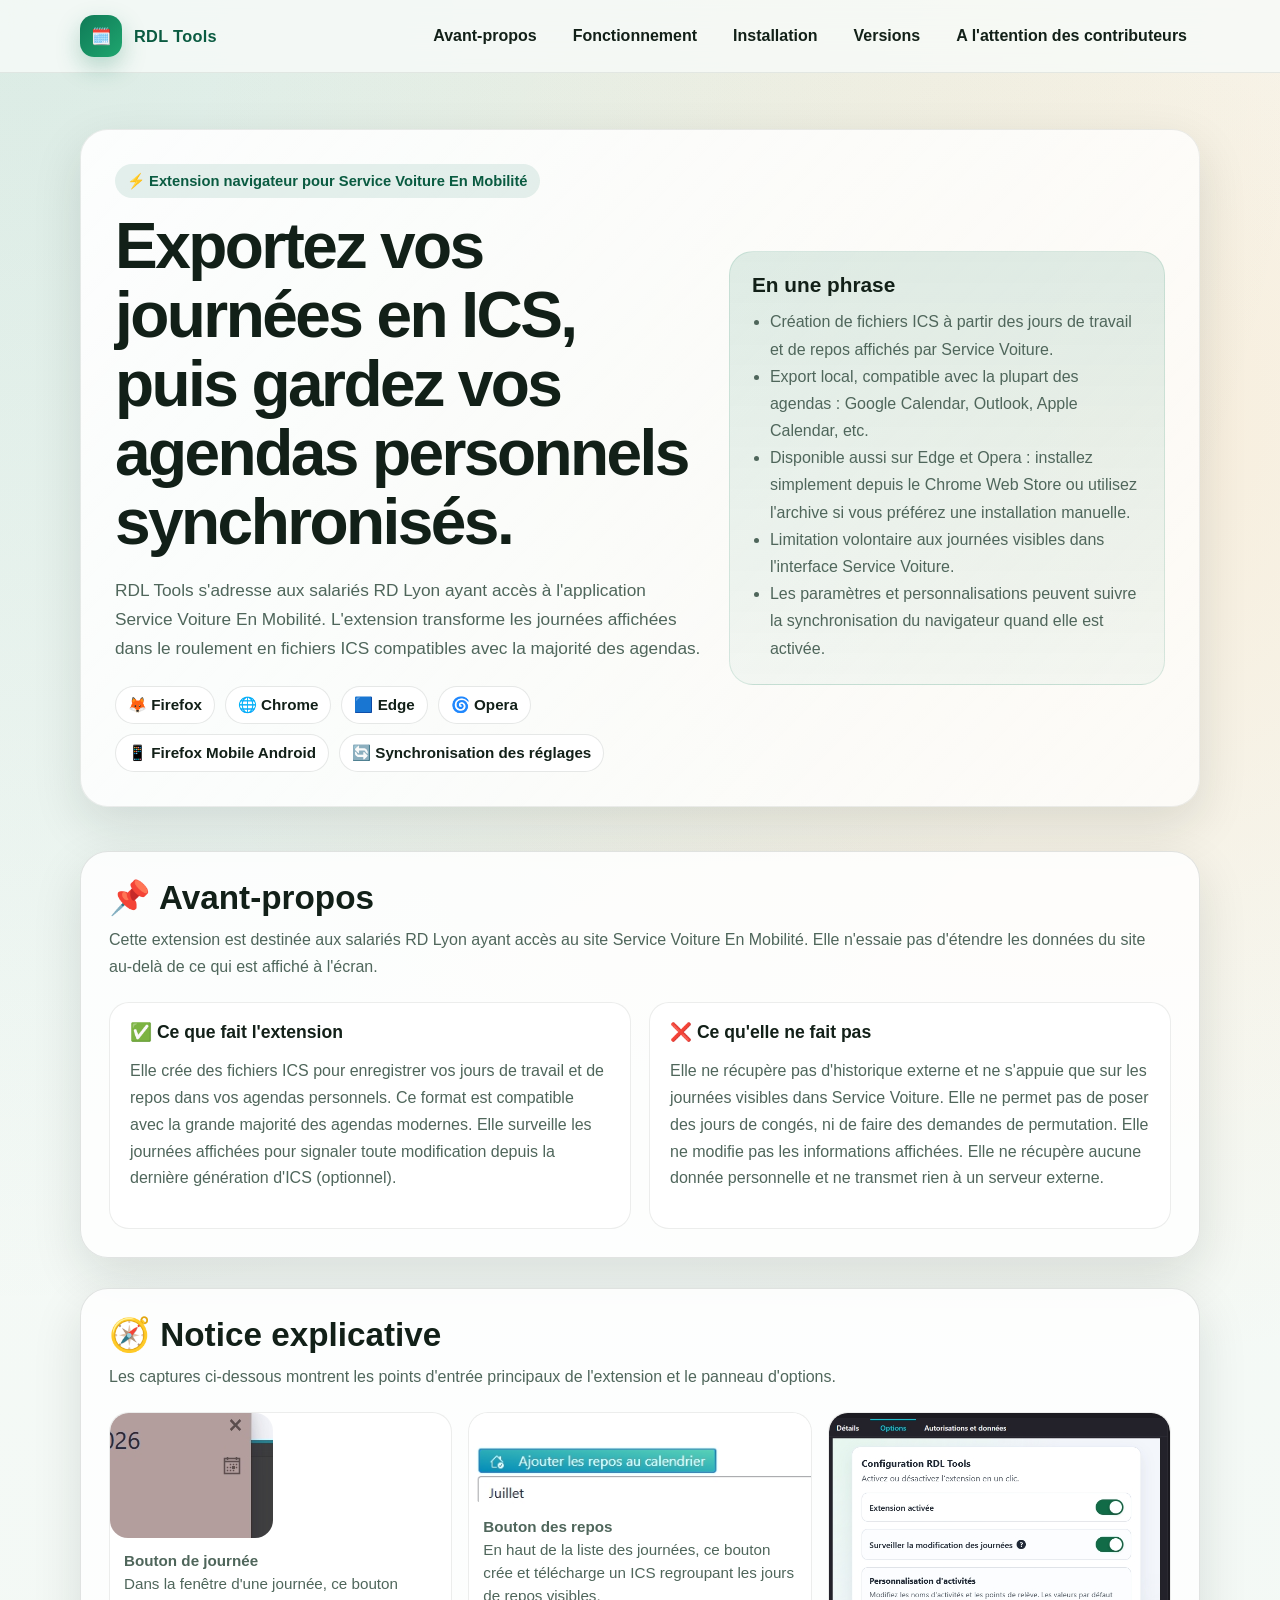
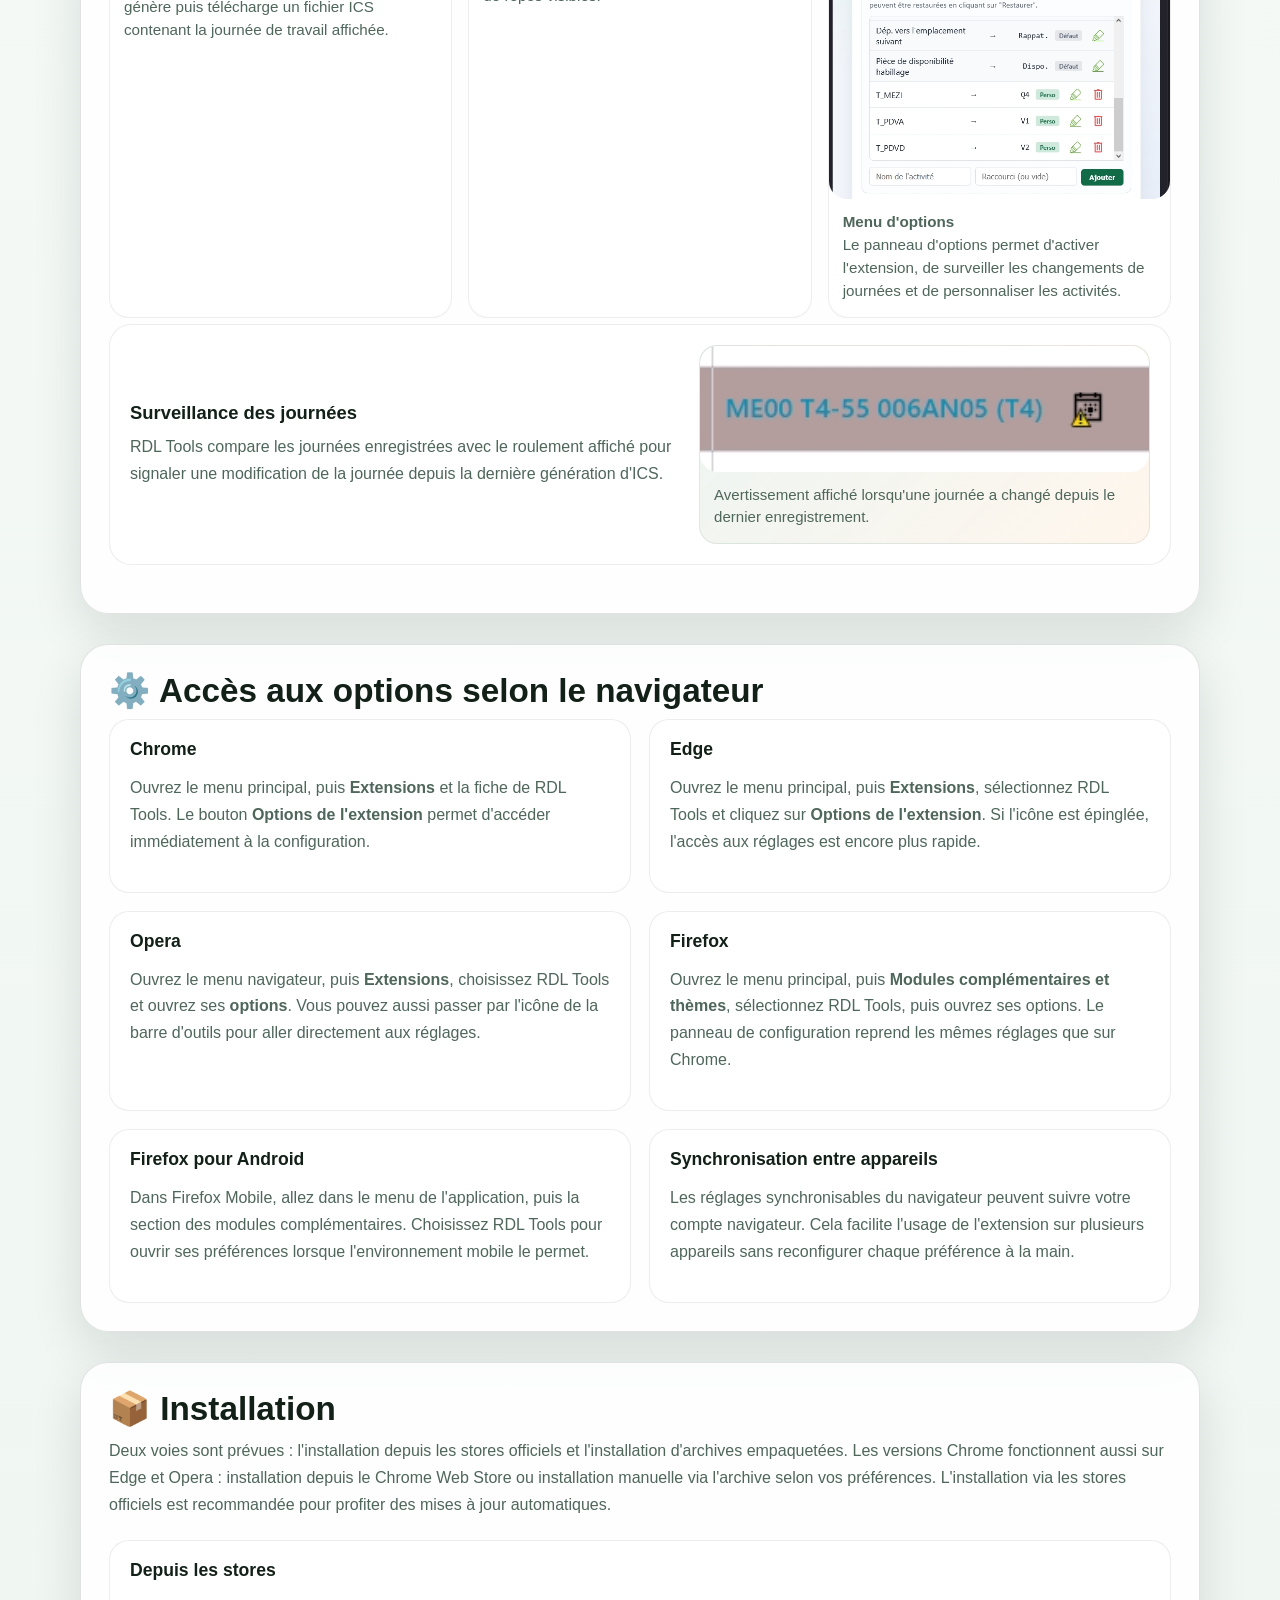
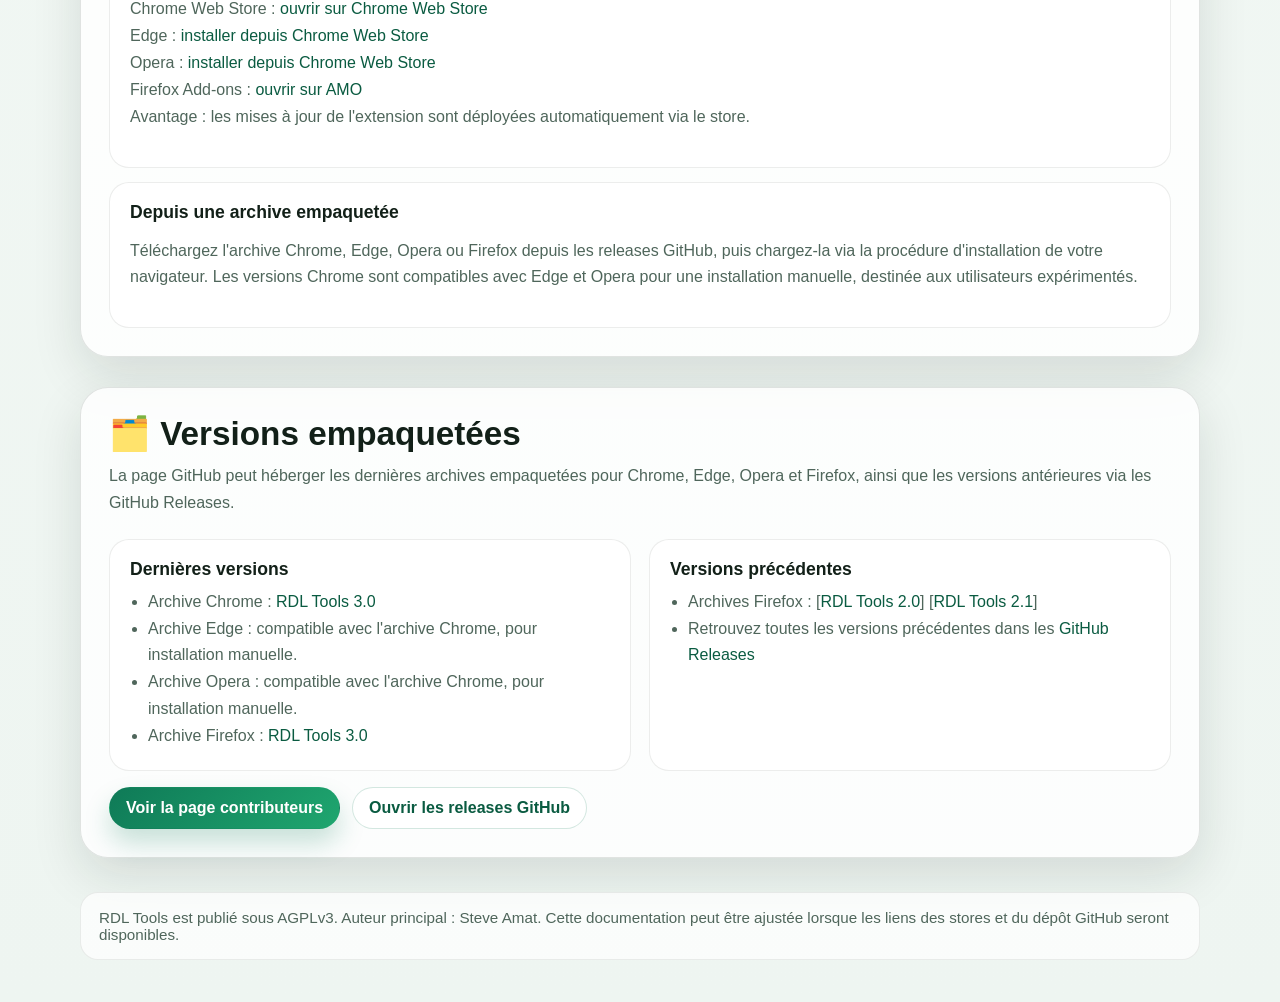
==== commit 99e083c9: "Mise-à-jour et correction des liens pour les releases 3.0" ====
--- a/docs/index.html
+++ b/docs/index.html
@@ -226,10 +226,10 @@
                     <div class="info-card">
                         <h3>Dernières versions</h3>
                         <ul class="list">
-                            <li>Archive Chrome : <a href="https://github.com/Dev-Statam/RDL-Tools/releases/tag/v3.0-Chrome" target="_blank" rel="noreferrer">RDL Tools 3.0</a></li>
+                            <li>Archive Chrome : <a href="https://github.com/Dev-Statam/RDL-Tools/releases/tag/v3.0" target="_blank" rel="noreferrer">RDL Tools 3.0</a></li>
                             <li>Archive Edge : compatible avec l'archive Chrome, pour installation manuelle.</li>
                             <li>Archive Opera : compatible avec l'archive Chrome, pour installation manuelle.</li>
-                            <li>Archive Firefox : à publier dans les assets de release.</li>
+                            <li>Archive Firefox : <a href="https://github.com/Dev-Statam/RDL-Tools/releases/tag/v3.0" target="_blank" rel="noreferrer">RDL Tools 3.0</a></li>
                         </ul>
                     </div>
                     <div class="info-card">
